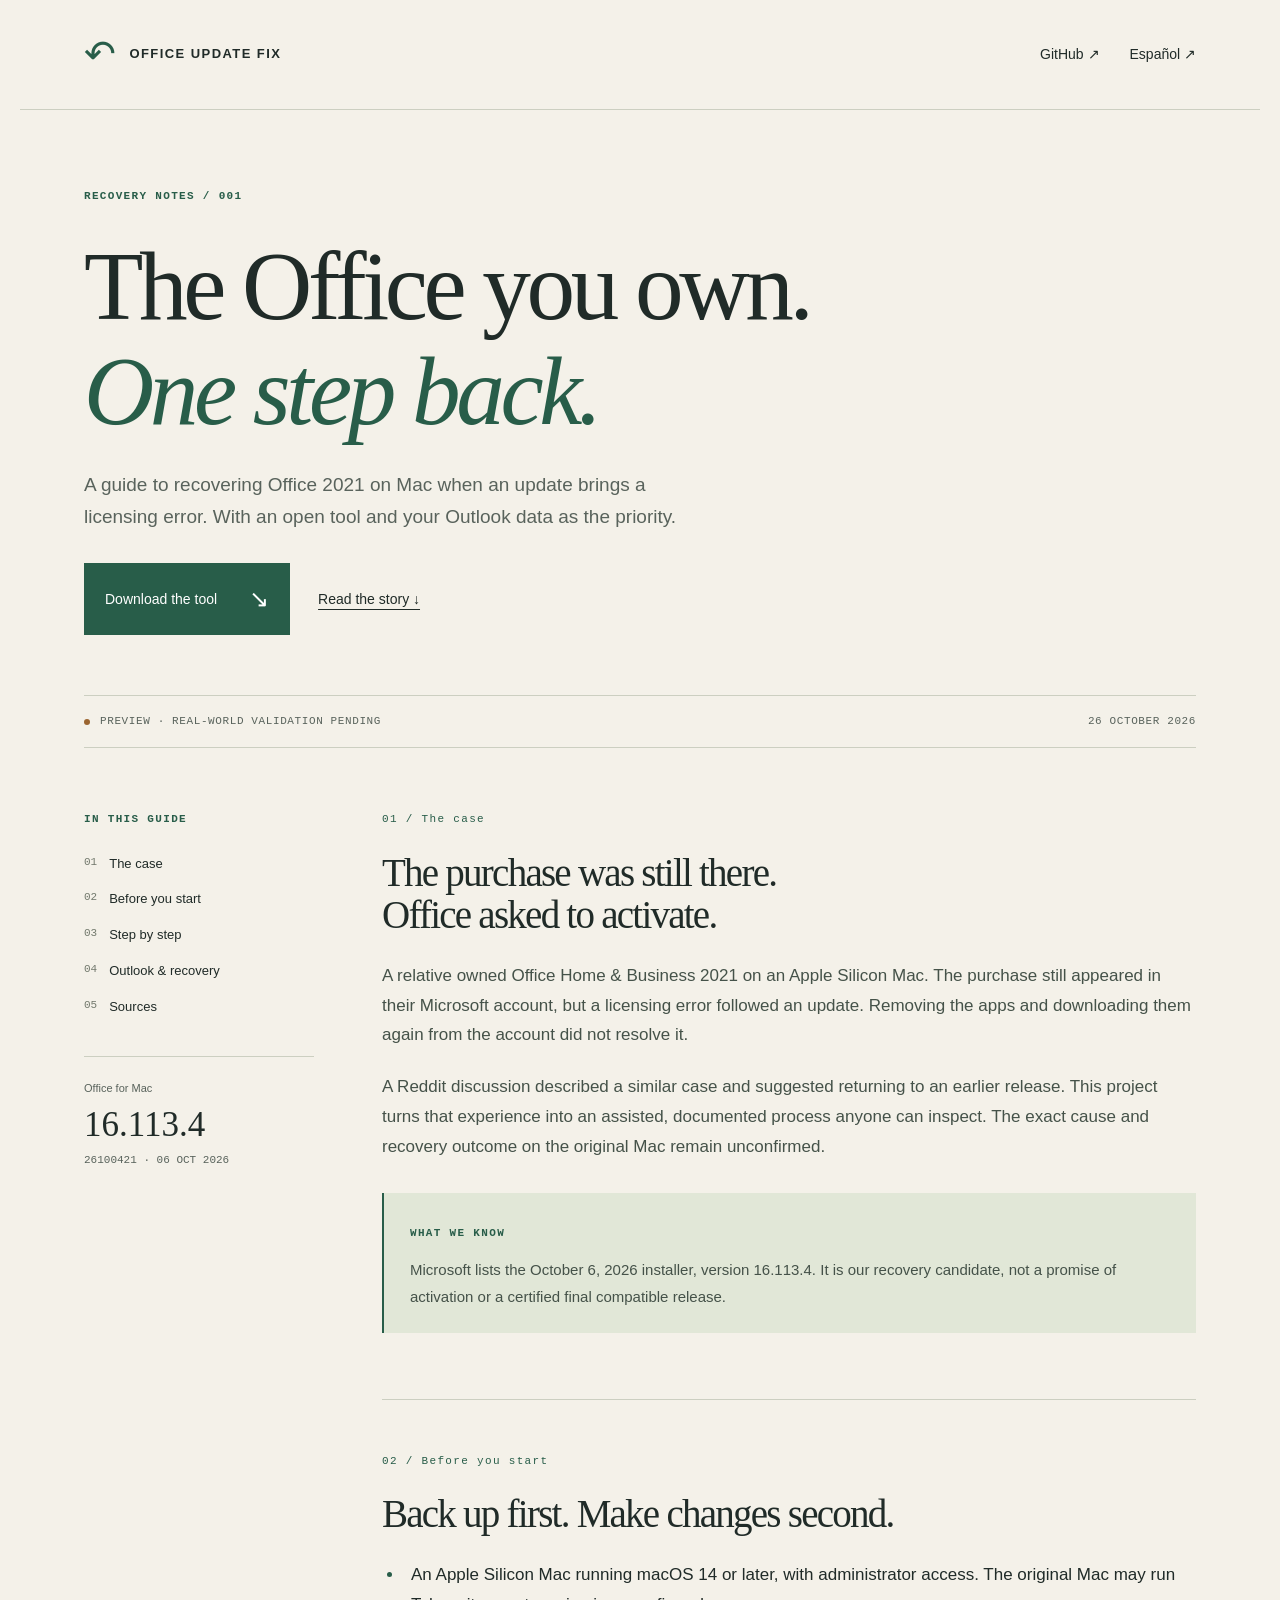
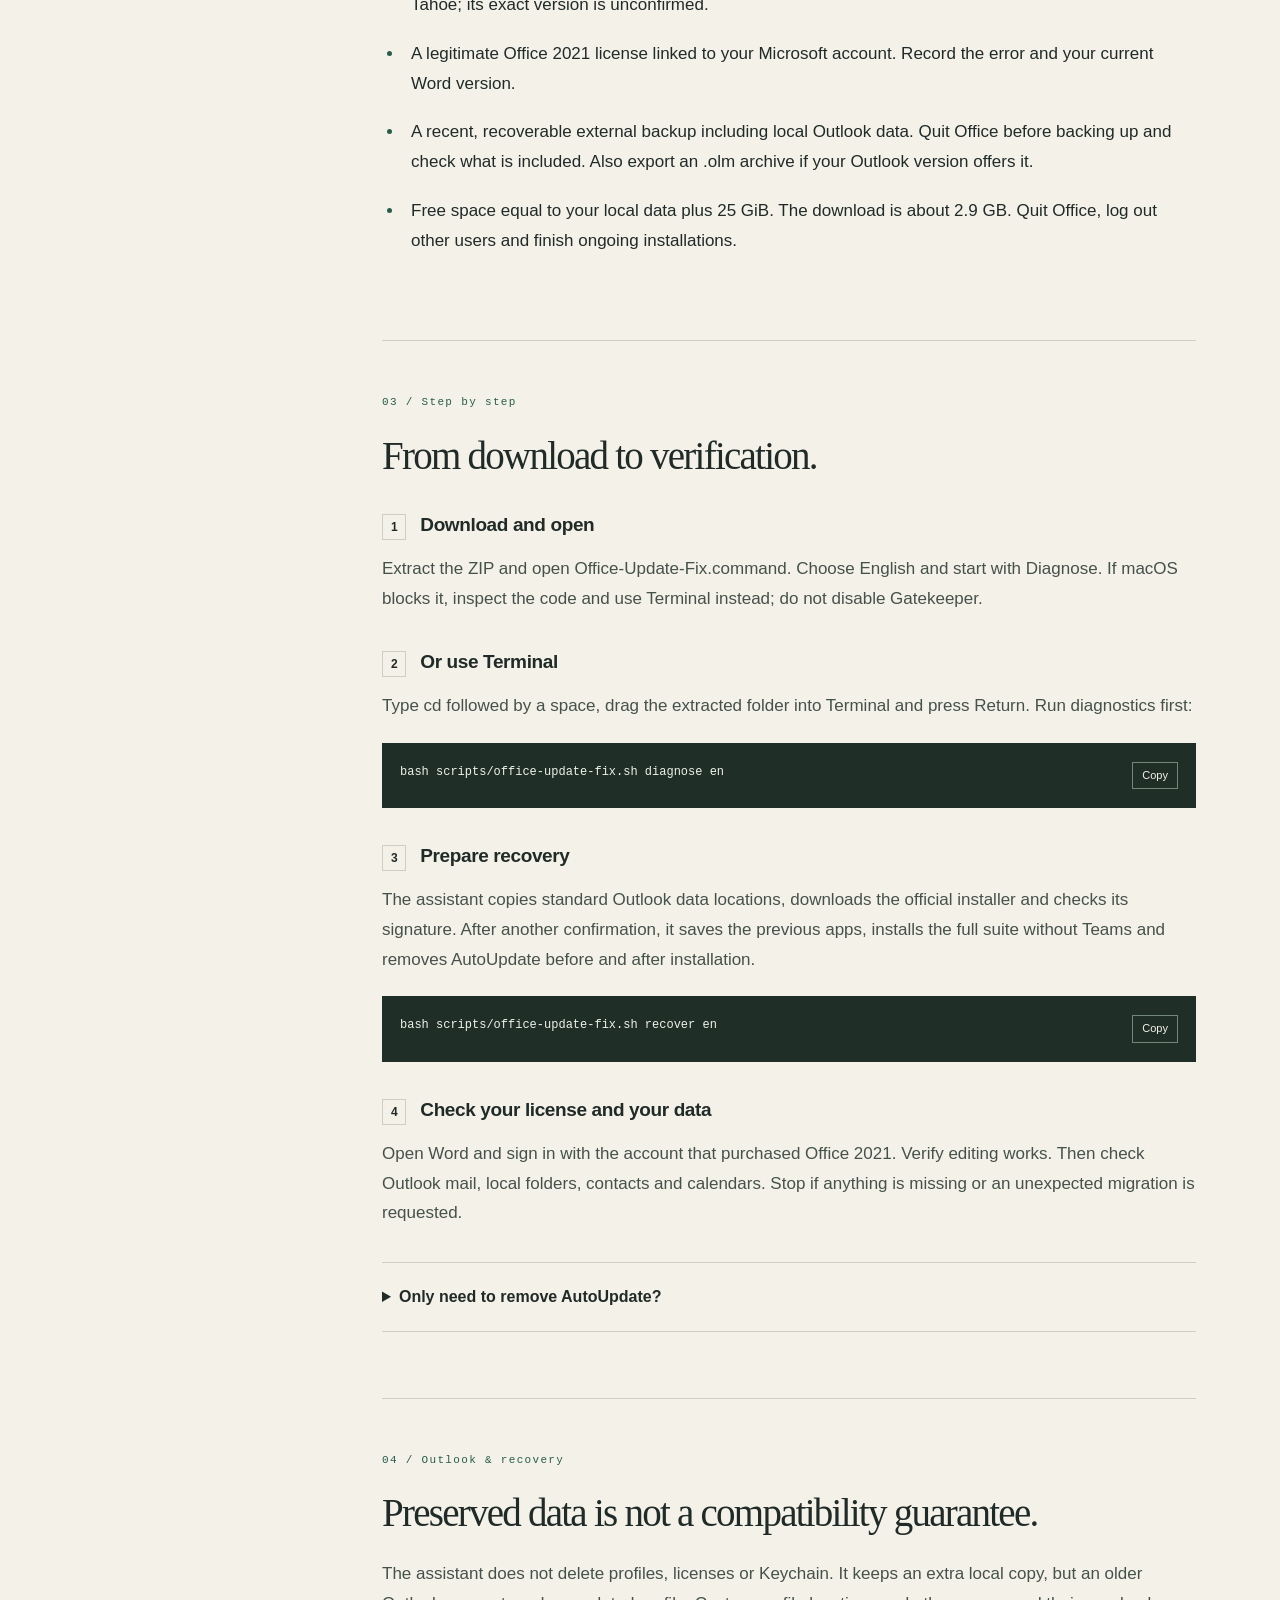
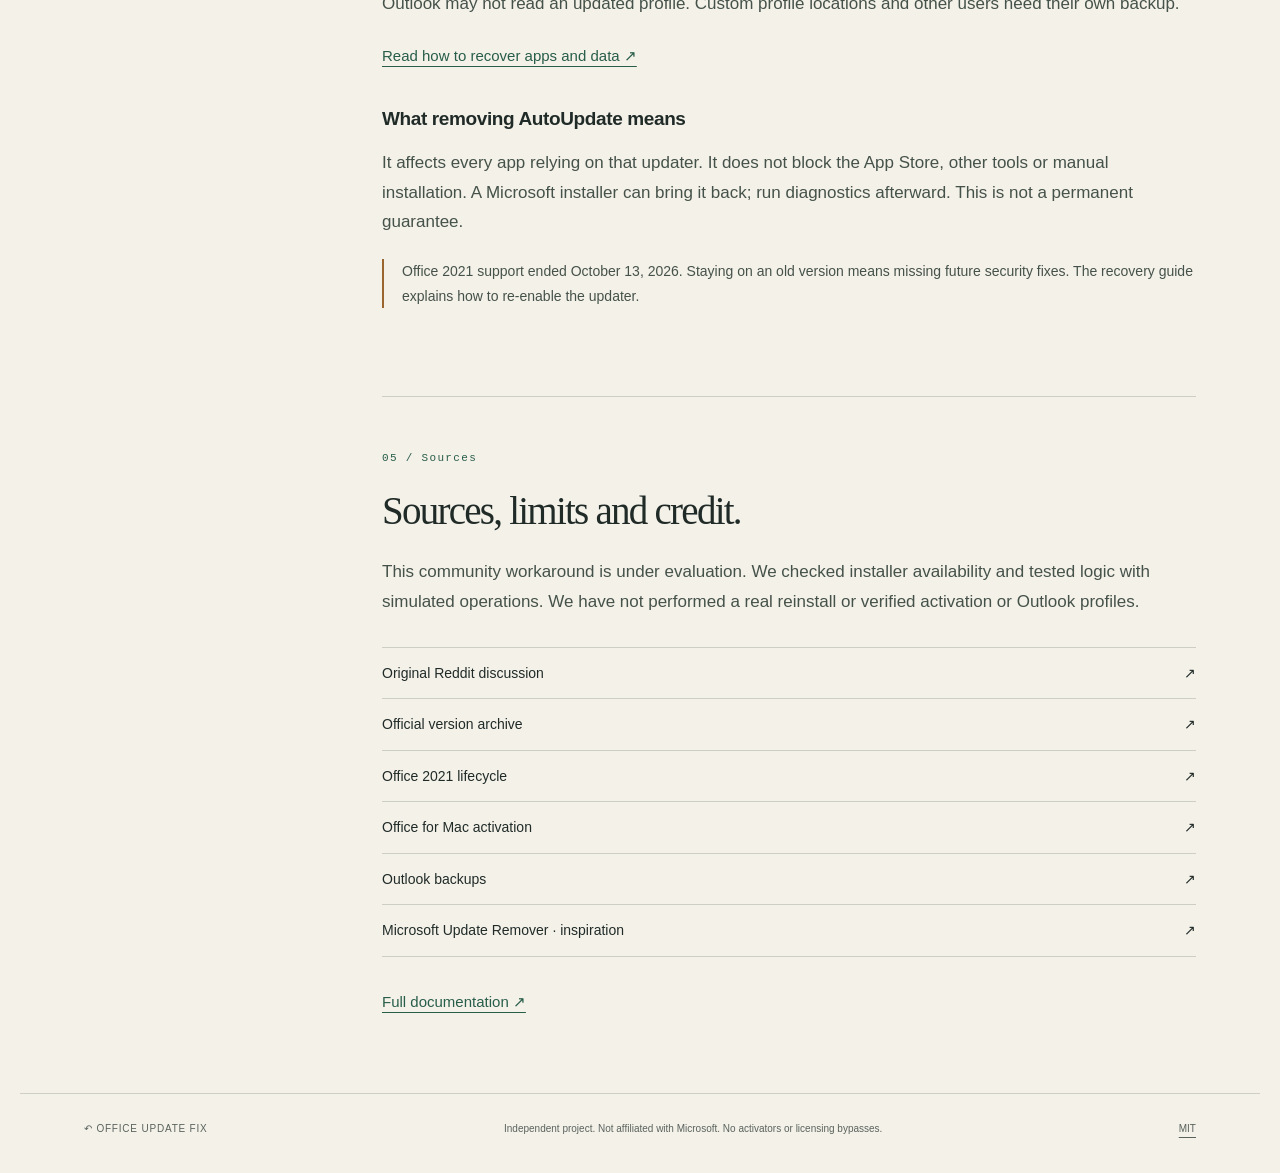
==== docs/en/index.html @ cecaf272 "Add bilingual Office 2021 recovery assistant and guide" ====
<!doctype html>
<html lang="en"><head><meta charset="utf-8"><meta name="viewport" content="width=device-width, initial-scale=1"><meta name="description" content="A guide to recovering Office 2021 on Mac when an update brings a licensing error. With an open tool and your Outlook data as the priority."><meta name="theme-color" content="#f4f1e9"><title>Office Update Fix — The case</title><link rel="stylesheet" href="../style.css"><script src="../site.js" defer></script></head>
<body><a class="skip" href="#main">Skip to content</a><header><a class="brand" href="../"><span class="mark" aria-hidden="true">↶</span> OFFICE UPDATE FIX</a><nav aria-label="Language / Idioma"><a href="https://github.com/juandiegoc30/office-update-fix">GitHub ↗</a><a href="../" lang="es">Español ↗</a></nav></header>
<main id="main"><section class="hero"><div class="eyebrow">RECOVERY NOTES / 001</div><h1>The Office you own.<br><em>One step back.</em></h1><p class="intro">A guide to recovering Office 2021 on Mac when an update brings a licensing error. With an open tool and your Outlook data as the priority.</p><div class="actions"><a class="button" href="https://github.com/juandiegoc30/office-update-fix/releases/latest/download/office-update-fix.zip">Download the tool <span aria-hidden="true">↘</span></a><a href="#case">Read the story ↓</a></div><div class="meta"><span>PREVIEW · REAL-WORLD VALIDATION PENDING</span><time datetime="2026-10-26">26 OCTOBER 2026</time></div></section>
<div class="layout"><aside><p class="eyebrow">IN THIS GUIDE</p><a href="#case"><span>01</span>The case</a><a href="#prepare"><span>02</span>Before you start</a><a href="#steps"><span>03</span>Step by step</a><a href="#outlook"><span>04</span>Outlook & recovery</a><a href="#sources"><span>05</span>Sources</a><div class="version"><span>Office for Mac</span><strong>16.113.4</strong><small>26100421 · 06 OCT 2026</small></div></aside><article>
<section id="case"><p class="section-number">01 / The case</p><h2>The purchase was still there.<br>Office asked to activate.</h2><p>A relative owned Office Home & Business 2021 on an Apple Silicon Mac. The purchase still appeared in their Microsoft account, but a licensing error followed an update. Removing the apps and downloading them again from the account did not resolve it.</p><p>A Reddit discussion described a similar case and suggested returning to an earlier release. This project turns that experience into an assisted, documented process anyone can inspect. The exact cause and recovery outcome on the original Mac remain unconfirmed.</p><blockquote><span class="eyebrow">WHAT WE KNOW</span><p>Microsoft lists the October 6, 2026 installer, version 16.113.4. It is our recovery candidate, not a promise of activation or a certified final compatible release.</p></blockquote></section>
<section id="prepare"><p class="section-number">02 / Before you start</p><h2>Back up first. Make changes second.</h2><ul class="requirements"><li>An Apple Silicon Mac running macOS 14 or later, with administrator access. The original Mac may run Tahoe; its exact version is unconfirmed.</li><li>A legitimate Office 2021 license linked to your Microsoft account. Record the error and your current Word version.</li><li>A recent, recoverable external backup including local Outlook data. Quit Office before backing up and check what is included. Also export an .olm archive if your Outlook version offers it.</li><li>Free space equal to your local data plus 25 GiB. The download is about 2.9 GB. Quit Office, log out other users and finish ongoing installations.</li></ul></section>
<section id="steps"><p class="section-number">03 / Step by step</p><h2>From download to verification.</h2><h3><span>1</span>Download and open</h3><p>Extract the ZIP and open Office-Update-Fix.command. Choose English and start with Diagnose. If macOS blocks it, inspect the code and use Terminal instead; do not disable Gatekeeper.</p><h3><span>2</span>Or use Terminal</h3><p>Type cd followed by a space, drag the extracted folder into Terminal and press Return. Run diagnostics first:</p><div class="command"><code>bash scripts/office-update-fix.sh diagnose en</code><button type="button" data-copy data-success="Copied" data-error="Select the command and copy it manually.">Copy</button></div><h3><span>3</span>Prepare recovery</h3><p>The assistant copies standard Outlook data locations, downloads the official installer and checks its signature. After another confirmation, it saves the previous apps, installs the full suite without Teams and removes AutoUpdate before and after installation.</p><div class="command"><code>bash scripts/office-update-fix.sh recover en</code><button type="button" data-copy data-success="Copied" data-error="Select the command and copy it manually.">Copy</button></div><h3><span>4</span>Check your license and your data</h3><p>Open Word and sign in with the account that purchased Office 2021. Verify editing works. Then check Outlook mail, local folders, contacts and calendars. Stop if anything is missing or an unexpected migration is requested.</p><details><summary>Only need to remove AutoUpdate?</summary><p>This command removes the updater without reinstalling Office. It asks for confirmation and retains a backup of its components.</p><div class="command"><code>bash scripts/office-update-fix.sh remove-autoupdate en</code><button type="button" data-copy data-success="Copied" data-error="Select the command and copy it manually.">Copy</button></div></details><p id="copy-status" class="sr-only" role="status"></p></section>
<section id="outlook"><p class="section-number">04 / Outlook & recovery</p><h2>Preserved data is not a compatibility guarantee.</h2><p>The assistant does not delete profiles, licenses or Keychain. It keeps an extra local copy, but an older Outlook may not read an updated profile. Custom profile locations and other users need their own backup.</p><a class="text-link" href="https://github.com/juandiegoc30/office-update-fix/blob/main/RECOVERY.md#english">Read how to recover apps and data ↗</a><h3>What removing AutoUpdate means</h3><p>It affects every app relying on that updater. It does not block the App Store, other tools or manual installation. A Microsoft installer can bring it back; run diagnostics afterward. This is not a permanent guarantee.</p><p class="notice">Office 2021 support ended October 13, 2026. Staying on an old version means missing future security fixes. The recovery guide explains how to re-enable the updater.</p></section>
<section id="sources"><p class="section-number">05 / Sources</p><h2>Sources, limits and credit.</h2><p>This community workaround is under evaluation. We checked installer availability and tested logic with simulated operations. We have not performed a real reinstall or verified activation or Outlook profiles.</p><ul class="sources"><li><a href="https://www.reddit.com/r/macapps/comments/1xf6o5f/fixed_how_to_get_microsoft_office_2021_for_mac_to/">Original Reddit discussion<span aria-hidden="true">↗</span></a></li><li><a href="https://learn.microsoft.com/en-us/officeupdates/update-history-office-for-mac">Official version archive<span aria-hidden="true">↗</span></a></li><li><a href="https://learn.microsoft.com/en-us/lifecycle/products/office-2021">Office 2021 lifecycle<span aria-hidden="true">↗</span></a></li><li><a href="https://support.microsoft.com/en-us/microsoft-365-activation-licensing/office-install/activate-office-for-mac">Office for Mac activation<span aria-hidden="true">↗</span></a></li><li><a href="https://support.microsoft.com/en-us/outlook/automatically-archive-or-back-up-outlook-for-mac-items">Outlook backups<span aria-hidden="true">↗</span></a></li><li><a href="https://github.com/mrsarac/microsoft-update-remover">Microsoft Update Remover · inspiration<span aria-hidden="true">↗</span></a></li></ul><a class="text-link" href="https://github.com/juandiegoc30/office-update-fix/blob/main/README.en.md">Full documentation ↗</a></section>
</article></div></main><footer><span>↶ OFFICE UPDATE FIX</span><p>Independent project. Not affiliated with Microsoft. No activators or licensing bypasses.</p><a href="https://github.com/juandiegoc30/office-update-fix/blob/main/LICENSE">MIT</a></footer></body></html>
---- docs/style.css ----
:root{--paper:#f4f1e9;--ink:#202b28;--muted:#59635c;--green:#285d49;--line:#cccfc1;--accent:#e1e7d7}*{box-sizing:border-box}html{scroll-behavior:smooth;scroll-padding-top:35px}body{margin:0;background:var(--paper);color:var(--ink);font-family:'Avenir Next',Avenir,'Segoe UI',sans-serif;font-size:17px;line-height:1.75}a{color:inherit;text-underline-offset:5px}a:hover{color:var(--green)}a:focus-visible,button:focus-visible,summary:focus-visible{outline:3px solid var(--green);outline-offset:5px}header,main,footer{max-width:1240px;margin:auto;padding-inline:64px}header{height:110px;display:flex;align-items:center;justify-content:space-between;border-bottom:1px solid var(--line)}header a{text-decoration:none}.brand{font-size:13px;font-weight:700;letter-spacing:.11em;display:flex;align-items:center;gap:12px}.mark{font-size:38px;font-weight:400;color:var(--green)}header nav{display:flex;gap:30px;font-size:14px}.hero{padding-top:77px}.eyebrow,.section-number,.meta{font-family:'SFMono-Regular',Consolas,monospace;font-size:11px;letter-spacing:.12em}.eyebrow{color:var(--green);font-weight:600}h1,h2{font-family:'Iowan Old Style','Palatino Linotype',Palatino,Georgia,serif;font-weight:400;letter-spacing:-.045em;line-height:1.08}h1{font-size:clamp(54px,7.6vw,100px);margin:28px 0 25px}h1 em{font-weight:400;color:var(--green)}.intro{max-width:610px;font-size:19px;line-height:1.65;color:var(--muted)}.actions{display:flex;align-items:center;gap:28px;margin:31px 0 60px;font-size:14px}.button{background:var(--green);color:white;padding:15px 21px;text-decoration:none;display:flex;gap:32px;align-items:center}.button:hover{background:#1e4939;color:white}.button span{font-size:24px}.meta{border-top:1px solid var(--line);border-bottom:1px solid var(--line);padding:16px 0;display:flex;justify-content:space-between;gap:16px;color:var(--muted);letter-spacing:.055em}.meta>span{display:flex;align-items:center;gap:10px}.meta>span:before{content:'';width:6px;height:6px;background:#9b6530;border-radius:100%;flex-shrink:0}.layout{display:grid;grid-template-columns:230px minmax(0,1fr);gap:68px;padding-top:62px}aside{align-self:start;position:sticky;top:35px}aside .eyebrow{margin:0 0 23px}aside>a{display:flex;gap:12px;font-size:13px;text-decoration:none;margin:13px 0}aside>a span{color:#72796d;font-family:monospace;font-size:11px}.version{border-top:1px solid var(--line);margin-top:38px;padding-top:22px;display:flex;flex-direction:column}.version span,.version small{font-size:11px;color:var(--muted)}.version strong{font-family:Georgia,serif;font-size:35px;font-weight:400;line-height:1.5}.version small{font-family:monospace}article section{padding-bottom:66px;margin-bottom:52px;border-bottom:1px solid var(--line)}article section:last-child{border:0;margin-bottom:10px}h2{font-size:39px;margin:20px 0 25px}p{margin:0 0 22px}.section-number{color:var(--green)}article p{color:#455249}blockquote{margin:32px 0 0;padding:23px 26px;border-left:2px solid var(--green);background:var(--accent)}blockquote p{margin:10px 0 0;font-size:15px;line-height:1.8}.requirements{padding-left:22px}.requirements li{padding-left:7px;margin-bottom:19px}.requirements li::marker{color:var(--green)}h3{font-size:19px;font-weight:600;letter-spacing:-.02em;margin:31px 0 13px;display:flex;gap:14px;align-items:baseline}h3>span{border:1px solid var(--line);padding:0 8px;font-size:12px;line-height:24px;flex-shrink:0}.command{display:flex;background:#202e28;color:#edf2e9;padding:19px 18px;gap:12px;align-items:flex-start;margin:21px 0 30px}.command code{font-family:'SFMono-Regular',Consolas,monospace;font-size:12px;white-space:pre-wrap;overflow-wrap:anywhere;flex:1}.command button{background:none;border:1px solid #738779;color:#f4f1e9;font:inherit;font-size:11px;padding:3px 9px;cursor:pointer;flex-shrink:0}.command button:hover{background:#3f5548}.command button:focus-visible{outline-color:white}details{margin-top:34px;border-top:1px solid var(--line);border-bottom:1px solid var(--line);padding:20px 0}summary{cursor:pointer;font-weight:600;font-size:16px}details p{margin-top:18px}.notice{font-size:14px;border-left:2px solid #9b6530;padding-left:18px}.text-link{font-size:15px;color:var(--green)}.sources{list-style:none;padding:0;margin:30px 0}.sources li{border-top:1px solid var(--line)}.sources li:last-child{border-bottom:1px solid var(--line)}.sources a{display:flex;justify-content:space-between;gap:20px;padding:13px 0;font-size:14px;text-decoration:none}footer{border-top:1px solid var(--line);padding-top:26px;padding-bottom:36px;display:flex;justify-content:space-between;align-items:baseline;gap:25px;font-size:10px;color:var(--muted)}footer>span{letter-spacing:.08em;white-space:nowrap}footer p{margin:0}.skip{position:absolute;top:-100px;left:20px;padding:12px;background:var(--ink);color:white;z-index:2}.skip:focus{top:10px}.sr-only{position:absolute;width:1px;height:1px;padding:0;margin:-1px;overflow:hidden;clip:rect(0,0,0,0);white-space:nowrap;border:0}@media(max-width:900px){header,main,footer{padding-inline:32px}.layout{grid-template-columns:165px minmax(0,1fr);gap:35px}h2{font-size:33px}.meta{font-size:9px}}@media(max-width:650px){body{font-size:16px}header,main,footer{padding-inline:22px}header{height:82px}.brand{font-size:10px;letter-spacing:.035em;gap:6px}.mark{font-size:28px}header nav{gap:16px;font-size:12px}header nav>a:first-child{display:none}.hero{padding-top:47px}h1{font-size:52px;line-height:1.07;margin-top:23px}.intro{font-size:17px}.actions{gap:20px;align-items:flex-start;flex-direction:column;margin-bottom:38px}.meta{flex-direction:column;gap:8px}.layout{display:block;padding-top:32px}aside{position:static;padding-bottom:25px;border-bottom:1px solid var(--line);margin-bottom:35px}aside>a{display:inline-flex;margin:5px 15px 5px 0}.version{display:none}aside .eyebrow{margin-bottom:12px}article section{padding-bottom:36px;margin-bottom:35px}h2{font-size:33px}.command{padding:15px 12px;gap:8px}.command code{font-size:11px}footer{display:block}footer p{margin:13px 0}blockquote{padding:20px}}@media(prefers-reduced-motion:reduce){html{scroll-behavior:auto}}
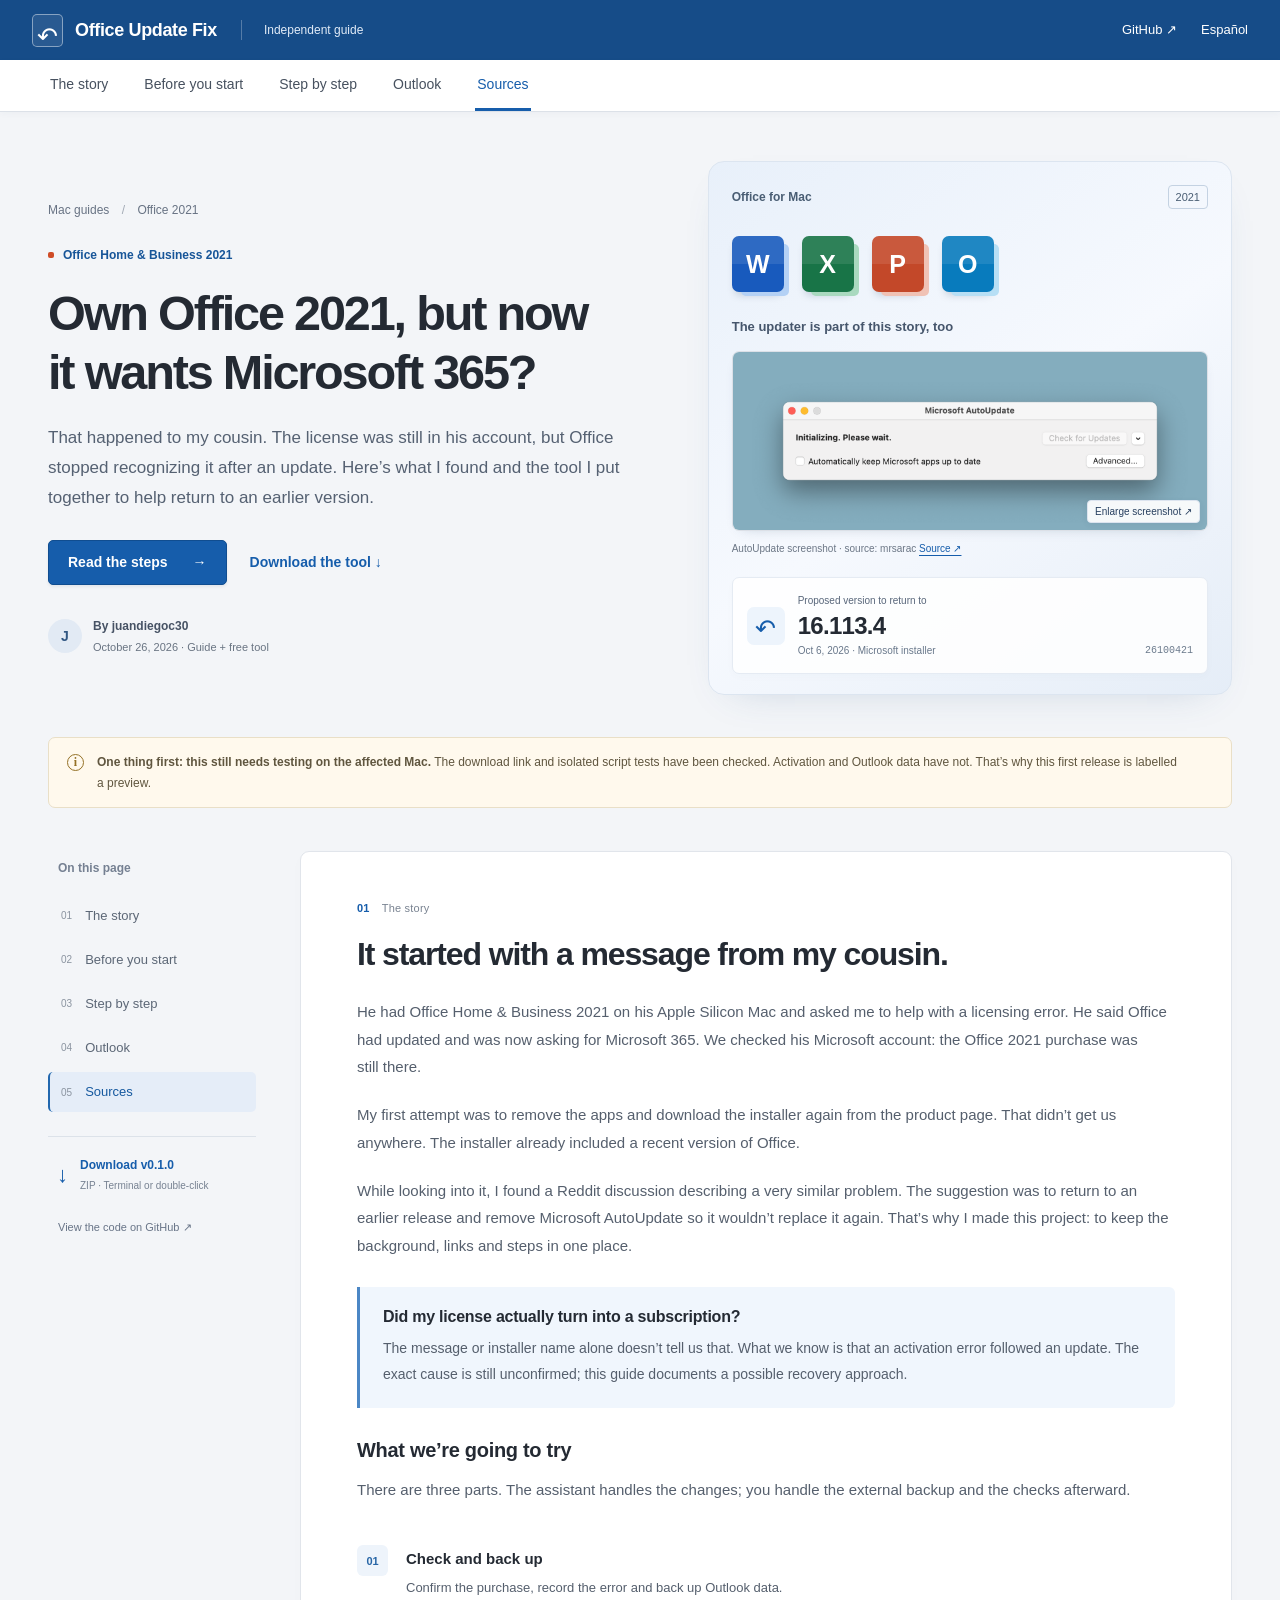
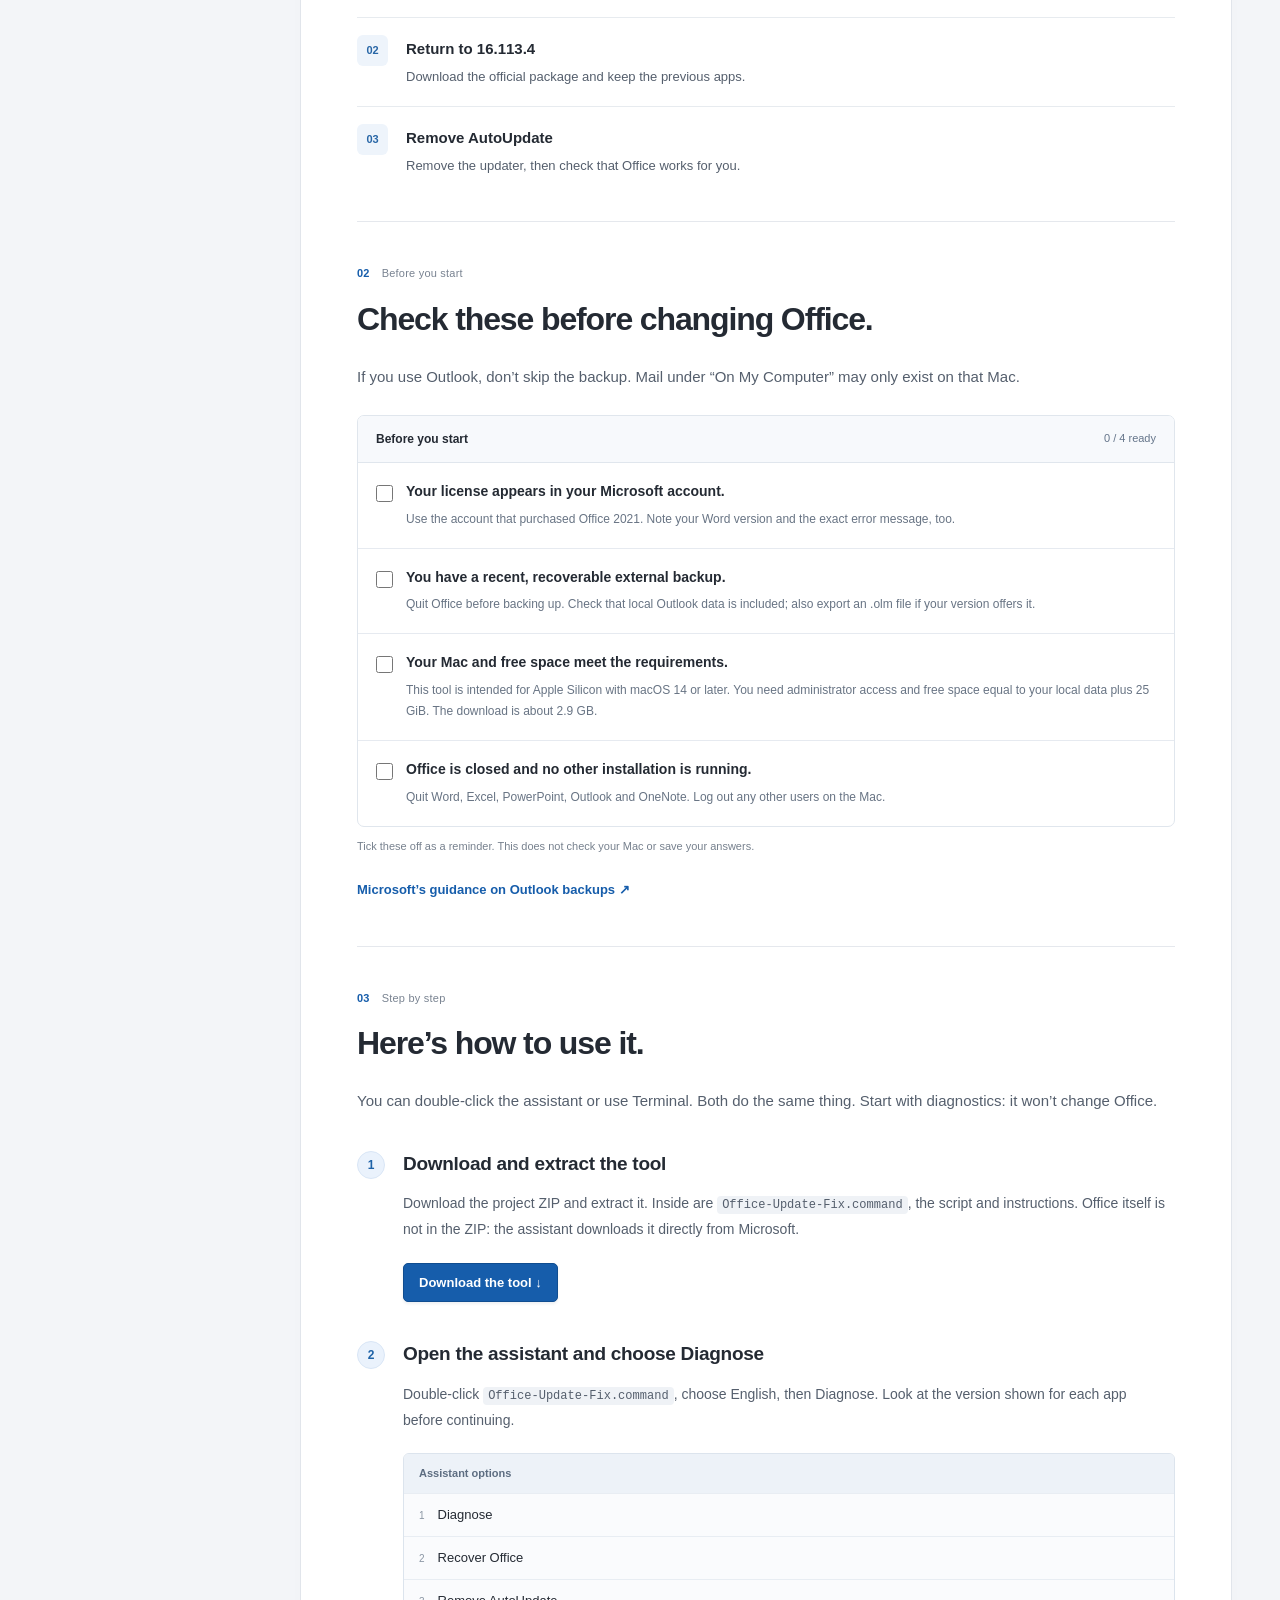
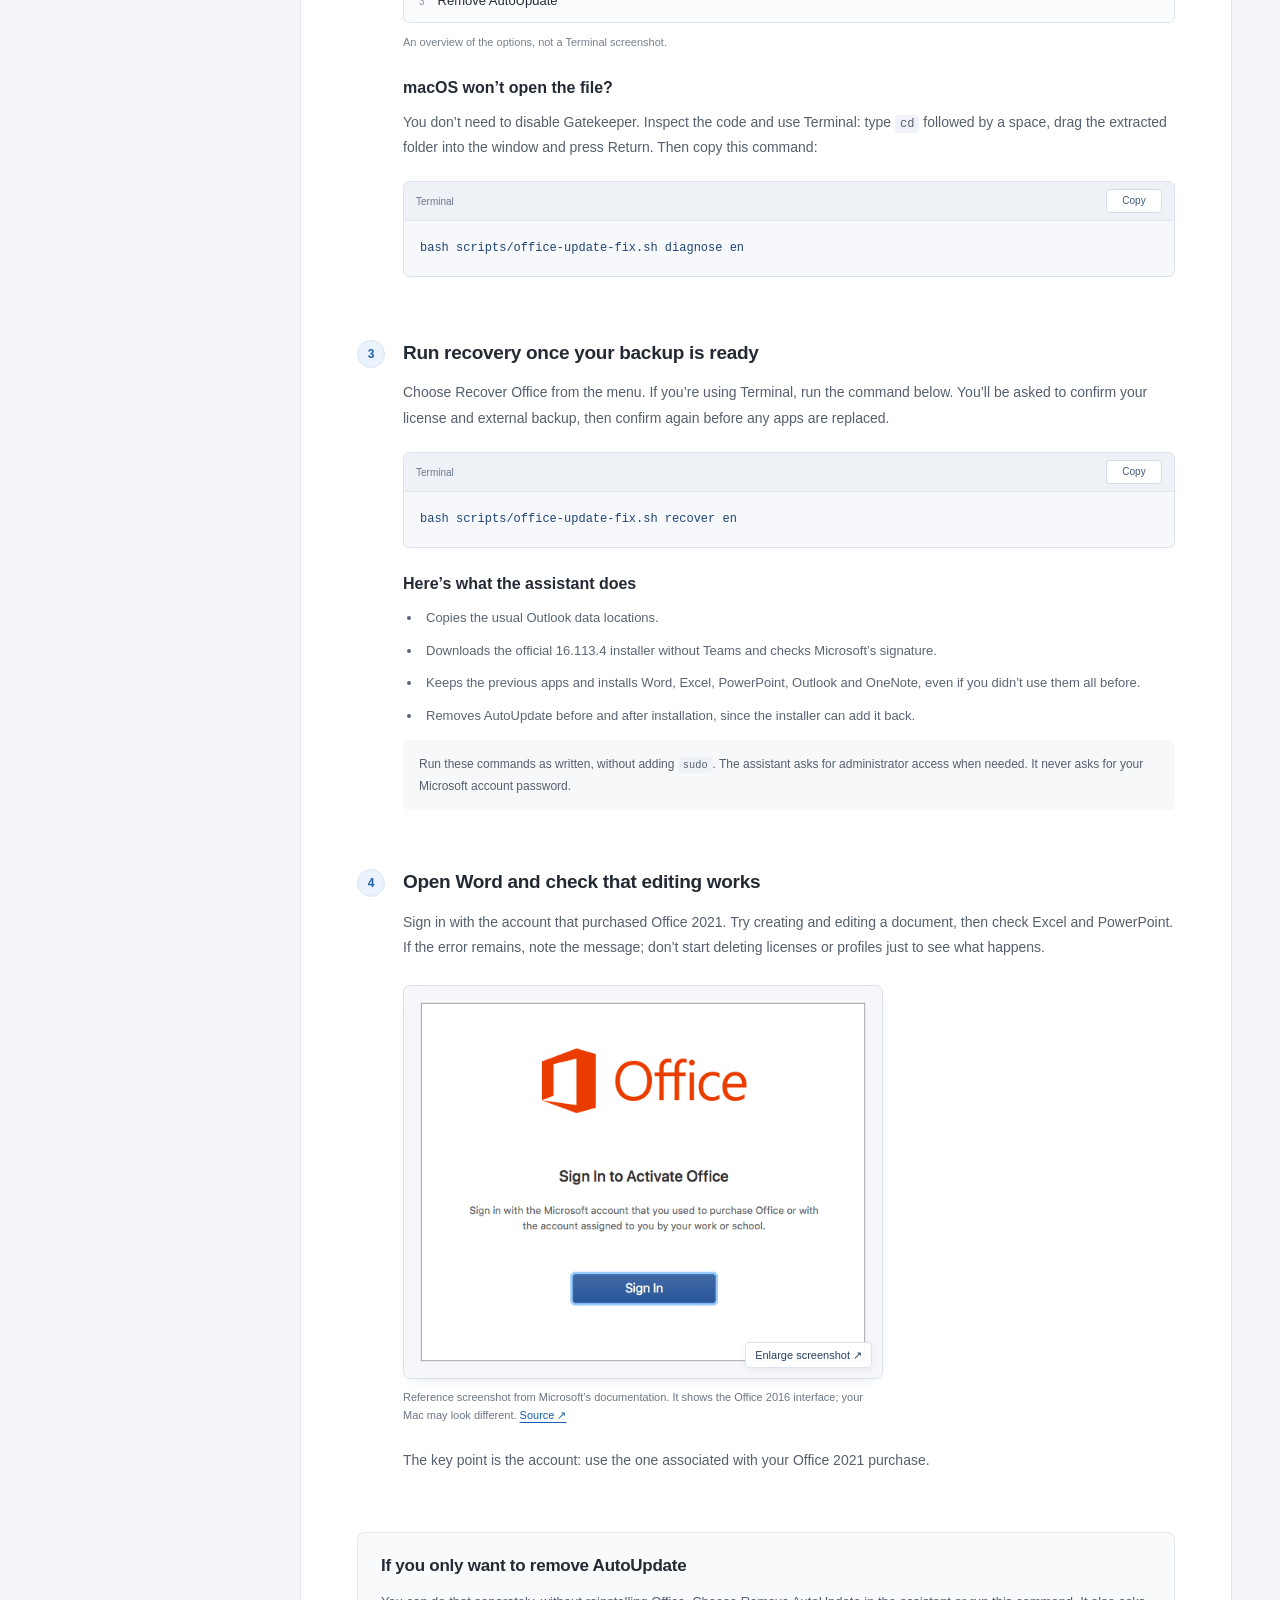
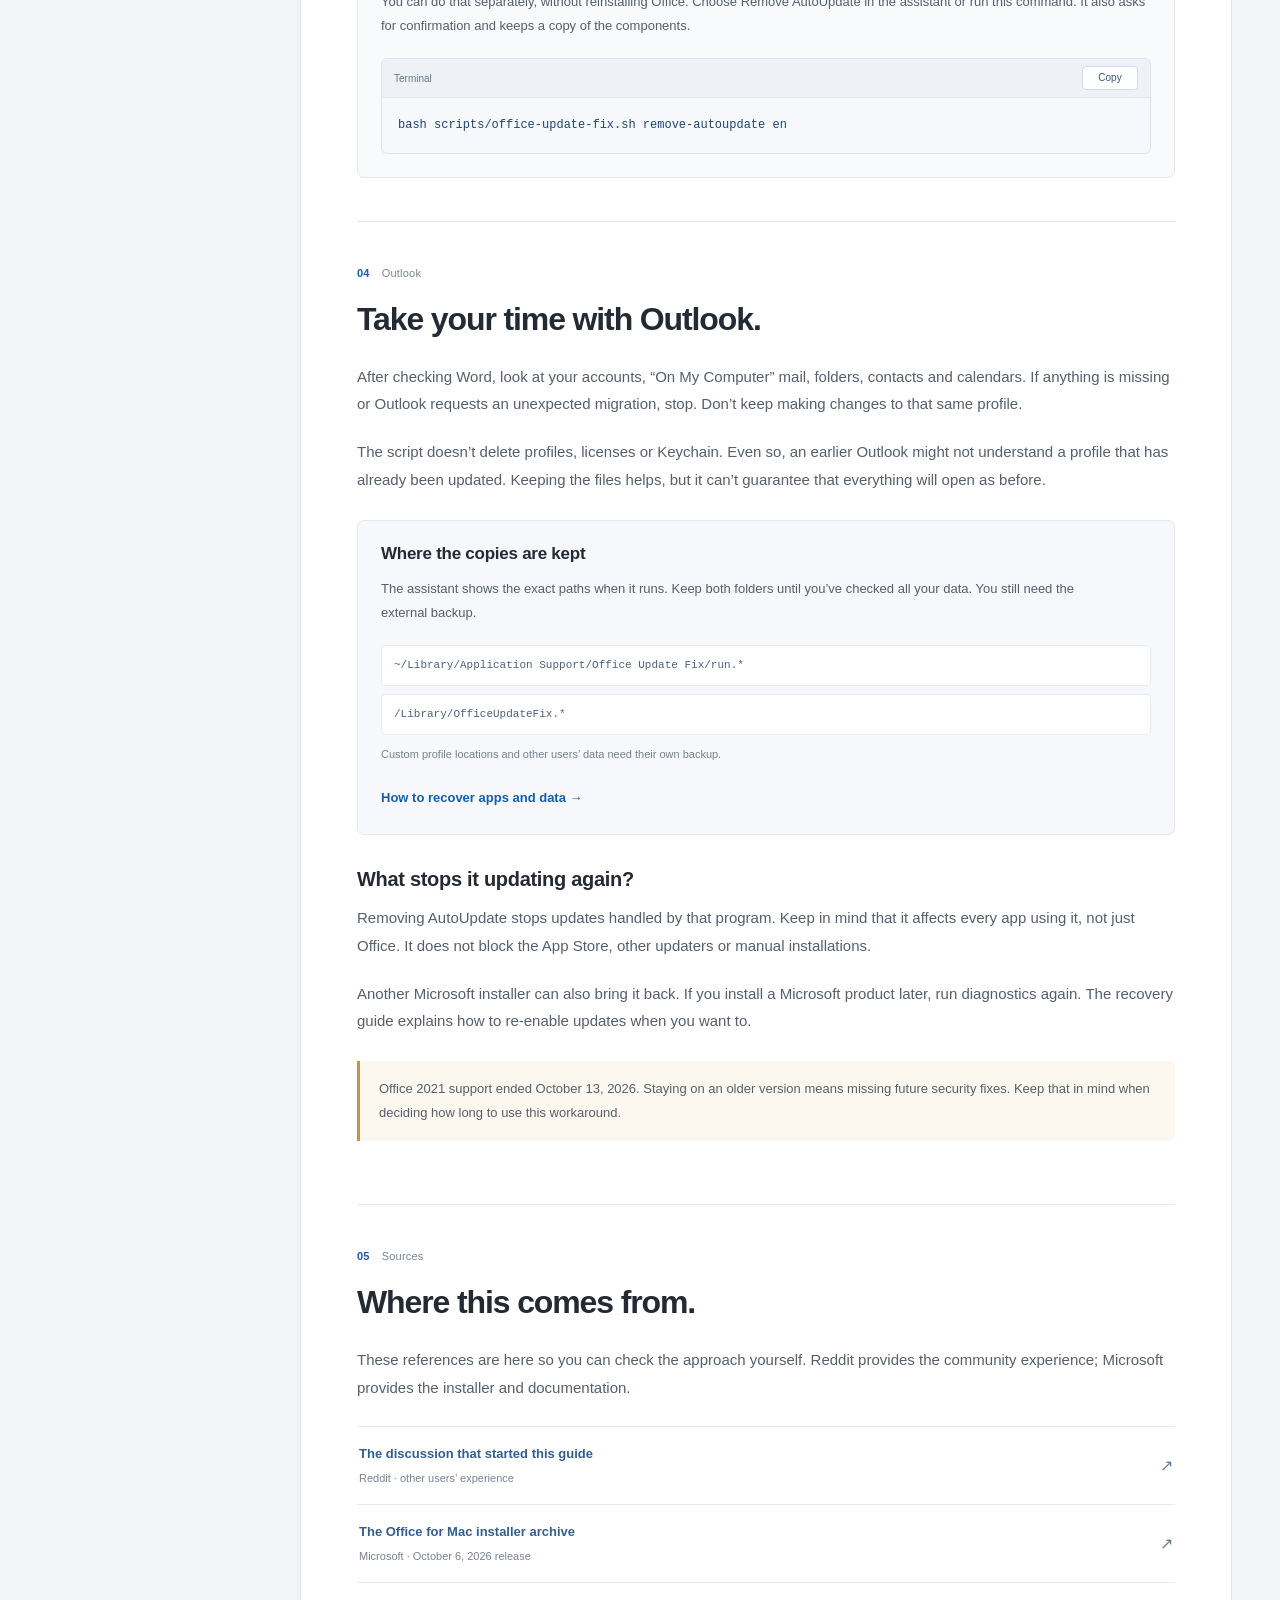
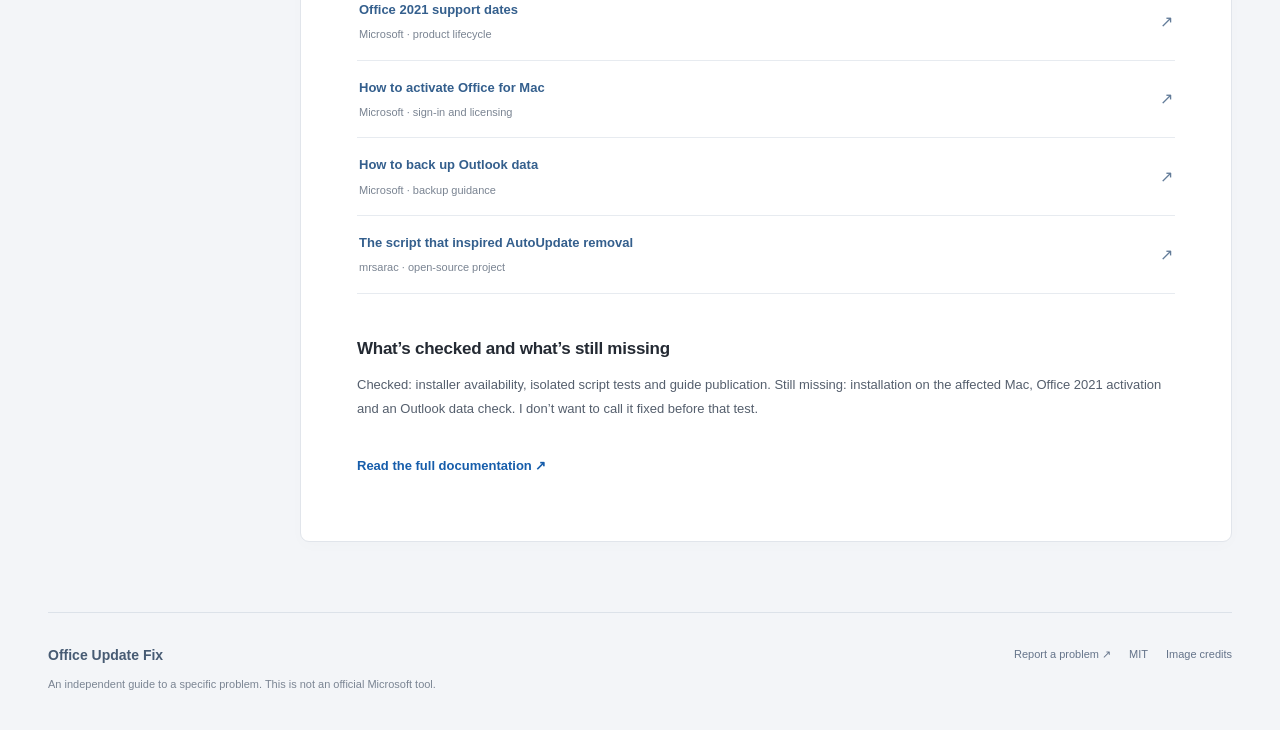
==== commit 61d6ebb1: "Redesign bilingual guide with Office-inspired UI and reference screenshots" ====
--- a/docs/en/index.html
+++ b/docs/en/index.html
@@ -1,11 +1,32 @@
 <!doctype html>
-<html lang="en"><head><meta charset="utf-8"><meta name="viewport" content="width=device-width, initial-scale=1"><meta name="description" content="A guide to recovering Office 2021 on Mac when an update brings a licensing error. With an open tool and your Outlook data as the priority."><meta name="theme-color" content="#f4f1e9"><title>Office Update Fix — The case</title><link rel="stylesheet" href="../style.css"><script src="../site.js" defer></script></head>
-<body><a class="skip" href="#main">Skip to content</a><header><a class="brand" href="../"><span class="mark" aria-hidden="true">↶</span> OFFICE UPDATE FIX</a><nav aria-label="Language / Idioma"><a href="https://github.com/juandiegoc30/office-update-fix">GitHub ↗</a><a href="../" lang="es">Español ↗</a></nav></header>
-<main id="main"><section class="hero"><div class="eyebrow">RECOVERY NOTES / 001</div><h1>The Office you own.<br><em>One step back.</em></h1><p class="intro">A guide to recovering Office 2021 on Mac when an update brings a licensing error. With an open tool and your Outlook data as the priority.</p><div class="actions"><a class="button" href="https://github.com/juandiegoc30/office-update-fix/releases/latest/download/office-update-fix.zip">Download the tool <span aria-hidden="true">↘</span></a><a href="#case">Read the story ↓</a></div><div class="meta"><span>PREVIEW · REAL-WORLD VALIDATION PENDING</span><time datetime="2026-10-26">26 OCTOBER 2026</time></div></section>
-<div class="layout"><aside><p class="eyebrow">IN THIS GUIDE</p><a href="#case"><span>01</span>The case</a><a href="#prepare"><span>02</span>Before you start</a><a href="#steps"><span>03</span>Step by step</a><a href="#outlook"><span>04</span>Outlook & recovery</a><a href="#sources"><span>05</span>Sources</a><div class="version"><span>Office for Mac</span><strong>16.113.4</strong><small>26100421 · 06 OCT 2026</small></div></aside><article>
-<section id="case"><p class="section-number">01 / The case</p><h2>The purchase was still there.<br>Office asked to activate.</h2><p>A relative owned Office Home & Business 2021 on an Apple Silicon Mac. The purchase still appeared in their Microsoft account, but a licensing error followed an update. Removing the apps and downloading them again from the account did not resolve it.</p><p>A Reddit discussion described a similar case and suggested returning to an earlier release. This project turns that experience into an assisted, documented process anyone can inspect. The exact cause and recovery outcome on the original Mac remain unconfirmed.</p><blockquote><span class="eyebrow">WHAT WE KNOW</span><p>Microsoft lists the October 6, 2026 installer, version 16.113.4. It is our recovery candidate, not a promise of activation or a certified final compatible release.</p></blockquote></section>
-<section id="prepare"><p class="section-number">02 / Before you start</p><h2>Back up first. Make changes second.</h2><ul class="requirements"><li>An Apple Silicon Mac running macOS 14 or later, with administrator access. The original Mac may run Tahoe; its exact version is unconfirmed.</li><li>A legitimate Office 2021 license linked to your Microsoft account. Record the error and your current Word version.</li><li>A recent, recoverable external backup including local Outlook data. Quit Office before backing up and check what is included. Also export an .olm archive if your Outlook version offers it.</li><li>Free space equal to your local data plus 25 GiB. The download is about 2.9 GB. Quit Office, log out other users and finish ongoing installations.</li></ul></section>
-<section id="steps"><p class="section-number">03 / Step by step</p><h2>From download to verification.</h2><h3><span>1</span>Download and open</h3><p>Extract the ZIP and open Office-Update-Fix.command. Choose English and start with Diagnose. If macOS blocks it, inspect the code and use Terminal instead; do not disable Gatekeeper.</p><h3><span>2</span>Or use Terminal</h3><p>Type cd followed by a space, drag the extracted folder into Terminal and press Return. Run diagnostics first:</p><div class="command"><code>bash scripts/office-update-fix.sh diagnose en</code><button type="button" data-copy data-success="Copied" data-error="Select the command and copy it manually.">Copy</button></div><h3><span>3</span>Prepare recovery</h3><p>The assistant copies standard Outlook data locations, downloads the official installer and checks its signature. After another confirmation, it saves the previous apps, installs the full suite without Teams and removes AutoUpdate before and after installation.</p><div class="command"><code>bash scripts/office-update-fix.sh recover en</code><button type="button" data-copy data-success="Copied" data-error="Select the command and copy it manually.">Copy</button></div><h3><span>4</span>Check your license and your data</h3><p>Open Word and sign in with the account that purchased Office 2021. Verify editing works. Then check Outlook mail, local folders, contacts and calendars. Stop if anything is missing or an unexpected migration is requested.</p><details><summary>Only need to remove AutoUpdate?</summary><p>This command removes the updater without reinstalling Office. It asks for confirmation and retains a backup of its components.</p><div class="command"><code>bash scripts/office-update-fix.sh remove-autoupdate en</code><button type="button" data-copy data-success="Copied" data-error="Select the command and copy it manually.">Copy</button></div></details><p id="copy-status" class="sr-only" role="status"></p></section>
-<section id="outlook"><p class="section-number">04 / Outlook & recovery</p><h2>Preserved data is not a compatibility guarantee.</h2><p>The assistant does not delete profiles, licenses or Keychain. It keeps an extra local copy, but an older Outlook may not read an updated profile. Custom profile locations and other users need their own backup.</p><a class="text-link" href="https://github.com/juandiegoc30/office-update-fix/blob/main/RECOVERY.md#english">Read how to recover apps and data ↗</a><h3>What removing AutoUpdate means</h3><p>It affects every app relying on that updater. It does not block the App Store, other tools or manual installation. A Microsoft installer can bring it back; run diagnostics afterward. This is not a permanent guarantee.</p><p class="notice">Office 2021 support ended October 13, 2026. Staying on an old version means missing future security fixes. The recovery guide explains how to re-enable the updater.</p></section>
-<section id="sources"><p class="section-number">05 / Sources</p><h2>Sources, limits and credit.</h2><p>This community workaround is under evaluation. We checked installer availability and tested logic with simulated operations. We have not performed a real reinstall or verified activation or Outlook profiles.</p><ul class="sources"><li><a href="https://www.reddit.com/r/macapps/comments/1xf6o5f/fixed_how_to_get_microsoft_office_2021_for_mac_to/">Original Reddit discussion<span aria-hidden="true">↗</span></a></li><li><a href="https://learn.microsoft.com/en-us/officeupdates/update-history-office-for-mac">Official version archive<span aria-hidden="true">↗</span></a></li><li><a href="https://learn.microsoft.com/en-us/lifecycle/products/office-2021">Office 2021 lifecycle<span aria-hidden="true">↗</span></a></li><li><a href="https://support.microsoft.com/en-us/microsoft-365-activation-licensing/office-install/activate-office-for-mac">Office for Mac activation<span aria-hidden="true">↗</span></a></li><li><a href="https://support.microsoft.com/en-us/outlook/automatically-archive-or-back-up-outlook-for-mac-items">Outlook backups<span aria-hidden="true">↗</span></a></li><li><a href="https://github.com/mrsarac/microsoft-update-remover">Microsoft Update Remover · inspiration<span aria-hidden="true">↗</span></a></li></ul><a class="text-link" href="https://github.com/juandiegoc30/office-update-fix/blob/main/README.en.md">Full documentation ↗</a></section>
-</article></div></main><footer><span>↶ OFFICE UPDATE FIX</span><p>Independent project. Not affiliated with Microsoft. No activators or licensing bypasses.</p><a href="https://github.com/juandiegoc30/office-update-fix/blob/main/LICENSE">MIT</a></footer></body></html>+<html lang="en">
+<head>
+<meta charset="utf-8"><meta name="viewport" content="width=device-width, initial-scale=1">
+<title>Office 2021 on Mac: restore an earlier version and remove AutoUpdate | Office Update Fix</title><meta name="description" content="That happened to my cousin. The license was still in his account, but Office stopped recognizing it after an update. Here’s what I found and the tool I put together to help return to an earlier version.">
+<meta name="theme-color" content="#164c88"><meta property="og:title" content="Own Office 2021, but now it wants Microsoft 365?"><meta property="og:description" content="That happened to my cousin. The license was still in his account, but Office stopped recognizing it after an update. Here’s what I found and the tool I put together to help return to an earlier version."><meta property="og:type" content="article"><meta property="og:image" content="https://juandiegoc30.github.io/office-update-fix/assets/autoupdate.png">
+<link rel="icon" href="../assets/favicon.svg" type="image/svg+xml"><link rel="stylesheet" href="../style.css"><script src="../site.js" defer></script>
+</head>
+<body>
+<a class="skip" href="#main">Skip to content</a>
+<header class="topbar"><div class="topbar-inner"><a class="brand" href="../"><span class="brand-symbol" aria-hidden="true">↶</span><span>Office Update Fix</span></a><span class="independent">Independent guide</span><nav aria-label="Language / Idioma"><a href="https://github.com/juandiegoc30/office-update-fix">GitHub ↗</a><a href="../" lang="es">Español</a></nav></div></header>
+<nav class="ribbon" aria-label="On this page"><div><a href="#case" data-nav>The story</a><a href="#prepare" data-nav>Before you start</a><a href="#steps" data-nav>Step by step</a><a href="#outlook" data-nav>Outlook</a><a href="#sources" data-nav>Sources</a></div></nav>
+<main id="main">
+<section class="hero wrap"><div class="hero-copy"><p class="breadcrumb">Mac guides <span>/</span> Office 2021</p><div class="product-label">Office Home & Business 2021</div><h1>Own Office 2021, but now it wants Microsoft 365?</h1><p class="intro">That happened to my cousin. The license was still in his account, but Office stopped recognizing it after an update. Here’s what I found and the tool I put together to help return to an earlier version.</p><div class="actions"><a class="button" href="#steps">Read the steps <span aria-hidden="true">→</span></a><a class="download-link" href="https://github.com/juandiegoc30/office-update-fix/releases/latest/download/office-update-fix.zip">Download the tool ↓</a></div><div class="byline"><span class="avatar" aria-hidden="true">J</span><div><strong>By juandiegoc30</strong><span><time datetime="2026-10-26">October 26, 2026</time> · Guide + free tool</span></div></div></div>
+<div class="hero-visual"><div class="visual-header"><strong>Office for Mac</strong><span>2021</span></div><div class="app-row"><span class="app-chip word" title="Word" aria-label="Word"><span aria-hidden="true">W</span></span><span class="app-chip excel" title="Excel" aria-label="Excel"><span aria-hidden="true">X</span></span><span class="app-chip powerpoint" title="PowerPoint" aria-label="PowerPoint"><span aria-hidden="true">P</span></span><span class="app-chip outlook" title="Outlook" aria-label="Outlook"><span aria-hidden="true">O</span></span></div><p class="visual-label">The updater is part of this story, too</p><figure class="screenshot mau-shot"><a class="zoom-image" href="../assets/autoupdate.png" data-zoom aria-label="Enlarge screenshot"><img src="../assets/autoupdate.png" alt="Microsoft AutoUpdate window with the option to keep Microsoft apps up to date." loading="lazy" width="1506" height="566"><span class="zoom-label">Enlarge screenshot ↗</span></a><figcaption>AutoUpdate screenshot · source: mrsarac <a href="https://github.com/mrsarac/microsoft-update-remover">Source ↗</a></figcaption></figure><div class="version-card"><span class="version-icon" aria-hidden="true">↶</span><div><small>Proposed version to return to</small><strong>16.113.4</strong><span>Oct 6, 2026 · Microsoft installer</span></div><span class="version-build">26100421</span></div></div></section>
+<div class="wrap"><div class="preview-note"><span class="info-icon" aria-hidden="true">i</span><p><strong>One thing first: this still needs testing on the affected Mac.</strong> The download link and isolated script tests have been checked. Activation and Outlook data have not. That’s why this first release is labelled a preview.</p></div></div>
+<div class="guide-layout wrap"><aside class="toc"><p>On this page</p><nav aria-label="On this page"><a href="#case" data-nav><span>01</span>The story</a><a href="#prepare" data-nav><span>02</span>Before you start</a><a href="#steps" data-nav><span>03</span>Step by step</a><a href="#outlook" data-nav><span>04</span>Outlook</a><a href="#sources" data-nav><span>05</span>Sources</a></nav><a class="sidebar-download" href="https://github.com/juandiegoc30/office-update-fix/releases/latest/download/office-update-fix.zip"><span aria-hidden="true">↓</span><span><strong>Download v0.1.0</strong><small>ZIP · Terminal or double-click</small></span></a><a class="code-link" href="https://github.com/juandiegoc30/office-update-fix">View the code on GitHub ↗</a></aside>
+<article class="document">
+<section id="case" class="guide-section"><div class="section-label">01 <span>The story</span></div><h2>It started with a message from my cousin.</h2><p>He had Office Home & Business 2021 on his Apple Silicon Mac and asked me to help with a licensing error. He said Office had updated and was now asking for Microsoft 365. We checked his Microsoft account: the Office 2021 purchase was still there.</p><p>My first attempt was to remove the apps and download the installer again from the product page. That didn’t get us anywhere. The installer already included a recent version of Office.</p><p>While looking into it, I found a Reddit discussion describing a very similar problem. The suggestion was to return to an earlier release and remove Microsoft AutoUpdate so it wouldn’t replace it again. That’s why I made this project: to keep the background, links and steps in one place.</p><div class="explanation"><h3>Did my license actually turn into a subscription?</h3><p>The message or installer name alone doesn’t tell us that. What we know is that an activation error followed an update. The exact cause is still unconfirmed; this guide documents a possible recovery approach.</p></div><h3>What we’re going to try</h3><p>There are three parts. The assistant handles the changes; you handle the external backup and the checks afterward.</p><ol class="plan"><li><span class="plan-number">01</span><div><strong>Check and back up</strong><p>Confirm the purchase, record the error and back up Outlook data.</p></div></li><li><span class="plan-number">02</span><div><strong>Return to 16.113.4</strong><p>Download the official package and keep the previous apps.</p></div></li><li><span class="plan-number">03</span><div><strong>Remove AutoUpdate</strong><p>Remove the updater, then check that Office works for you.</p></div></li></ol></section>
+<section id="prepare" class="guide-section"><div class="section-label">02 <span>Before you start</span></div><h2>Check these before changing Office.</h2><p>If you use Outlook, don’t skip the backup. Mail under “On My Computer” may only exist on that Mac.</p><div class="checklist" data-checklist><div class="checklist-heading"><strong>Before you start</strong><output data-check-count data-word="ready" aria-live="polite">0 / 4 ready</output></div><label class="check-item"><input type="checkbox"><span><strong>Your license appears in your Microsoft account.</strong><span>Use the account that purchased Office 2021. Note your Word version and the exact error message, too.</span></span></label><label class="check-item"><input type="checkbox"><span><strong>You have a recent, recoverable external backup.</strong><span>Quit Office before backing up. Check that local Outlook data is included; also export an .olm file if your version offers it.</span></span></label><label class="check-item"><input type="checkbox"><span><strong>Your Mac and free space meet the requirements.</strong><span>This tool is intended for Apple Silicon with macOS 14 or later. You need administrator access and free space equal to your local data plus 25 GiB. The download is about 2.9 GB.</span></span></label><label class="check-item"><input type="checkbox"><span><strong>Office is closed and no other installation is running.</strong><span>Quit Word, Excel, PowerPoint, Outlook and OneNote. Log out any other users on the Mac.</span></span></label></div><p class="caption">Tick these off as a reminder. This does not check your Mac or save your answers.</p><a class="text-link" href="https://support.microsoft.com/en-us/outlook/automatically-archive-or-back-up-outlook-for-mac-items">Microsoft’s guidance on Outlook backups ↗</a></section>
+<section id="steps" class="guide-section"><div class="section-label">03 <span>Step by step</span></div><h2>Here’s how to use it.</h2><p>You can double-click the assistant or use Terminal. Both do the same thing. Start with diagnostics: it won’t change Office.</p>
+<div class="step"><span class="step-number">1</span><div><h3>Download and extract the tool</h3><p>Download the project ZIP and extract it. Inside are <code>Office-Update-Fix.command</code>, the script and instructions. Office itself is not in the ZIP: the assistant downloads it directly from Microsoft.</p><a class="button small" href="https://github.com/juandiegoc30/office-update-fix/releases/latest/download/office-update-fix.zip">Download the tool ↓</a></div></div>
+<div class="step"><span class="step-number">2</span><div><h3>Open the assistant and choose Diagnose</h3><p>Double-click <code>Office-Update-Fix.command</code>, choose English, then Diagnose. Look at the version shown for each app before continuing.</p><div class="launcher"><div class="launcher-title">Assistant options</div><div class="launcher-row"><span>1</span>Diagnose</div><div class="launcher-row"><span>2</span>Recover Office</div><div class="launcher-row"><span>3</span>Remove AutoUpdate</div></div><p class="caption">An overview of the options, not a Terminal screenshot.</p><h4>macOS won’t open the file?</h4><p>You don’t need to disable Gatekeeper. Inspect the code and use Terminal: type <code>cd</code> followed by a space, drag the extracted folder into the window and press Return. Then copy this command:</p><div class="command"><div class="command-bar"><span>Terminal</span><button type="button" data-copy data-success="Copied" data-error="Could not copy. Select the command and copy it manually.">Copy</button></div><code>bash scripts/office-update-fix.sh diagnose en</code></div></div></div>
+<div class="step"><span class="step-number">3</span><div><h3>Run recovery once your backup is ready</h3><p>Choose Recover Office from the menu. If you’re using Terminal, run the command below. You’ll be asked to confirm your license and external backup, then confirm again before any apps are replaced.</p><div class="command"><div class="command-bar"><span>Terminal</span><button type="button" data-copy data-success="Copied" data-error="Could not copy. Select the command and copy it manually.">Copy</button></div><code>bash scripts/office-update-fix.sh recover en</code></div><h4>Here’s what the assistant does</h4><ul class="action-list"><li>Copies the usual Outlook data locations.</li><li>Downloads the official 16.113.4 installer without Teams and checks Microsoft’s signature.</li><li>Keeps the previous apps and installs Word, Excel, PowerPoint, Outlook and OneNote, even if you didn’t use them all before.</li><li>Removes AutoUpdate before and after installation, since the installer can add it back.</li></ul><p class="note">Run these commands as written, without adding <code>sudo</code>. The assistant asks for administrator access when needed. It never asks for your Microsoft account password.</p></div></div>
+<div class="step"><span class="step-number">4</span><div><h3>Open Word and check that editing works</h3><p>Sign in with the account that purchased Office 2021. Try creating and editing a document, then check Excel and PowerPoint. If the error remains, note the message; don’t start deleting licenses or profiles just to see what happens.</p><figure class="screenshot signin-shot"><a class="zoom-image" href="../assets/sign-in.png" data-zoom aria-label="Enlarge screenshot"><img src="../assets/sign-in.png" alt="Office 2016 activation screen with the Sign In button." loading="lazy" width="577" height="465"><span class="zoom-label">Enlarge screenshot ↗</span></a><figcaption>Reference screenshot from Microsoft’s documentation. It shows the Office 2016 interface; your Mac may look different. <a href="https://support.microsoft.com/en-us/microsoft-365-activation-licensing/office-install/activate-office-for-mac">Source ↗</a></figcaption></figure><p>The key point is the account: use the one associated with your Office 2021 purchase.</p></div></div>
+<div class="standalone"><h3>If you only want to remove AutoUpdate</h3><p>You can do that separately, without reinstalling Office. Choose Remove AutoUpdate in the assistant or run this command. It also asks for confirmation and keeps a copy of the components.</p><div class="command"><div class="command-bar"><span>Terminal</span><button type="button" data-copy data-success="Copied" data-error="Could not copy. Select the command and copy it manually.">Copy</button></div><code>bash scripts/office-update-fix.sh remove-autoupdate en</code></div></div><p id="copy-status" class="copy-status" role="status"></p></section>
+<section id="outlook" class="guide-section"><div class="section-label">04 <span>Outlook</span></div><h2>Take your time with Outlook.</h2><p>After checking Word, look at your accounts, “On My Computer” mail, folders, contacts and calendars. If anything is missing or Outlook requests an unexpected migration, stop. Don’t keep making changes to that same profile.</p><p>The script doesn’t delete profiles, licenses or Keychain. Even so, an earlier Outlook might not understand a profile that has already been updated. Keeping the files helps, but it can’t guarantee that everything will open as before.</p><div class="backup"><h3>Where the copies are kept</h3><p>The assistant shows the exact paths when it runs. Keep both folders until you’ve checked all your data. You still need the external backup.</p><code>~/Library/Application Support/Office Update Fix/run.*</code><code>/Library/OfficeUpdateFix.*</code><p class="caption">Custom profile locations and other users’ data need their own backup.</p><a class="text-link" href="https://github.com/juandiegoc30/office-update-fix/blob/main/RECOVERY.md#english">How to recover apps and data →</a></div><h3>What stops it updating again?</h3><p>Removing AutoUpdate stops updates handled by that program. Keep in mind that it affects every app using it, not just Office. It does not block the App Store, other updaters or manual installations.</p><p>Another Microsoft installer can also bring it back. If you install a Microsoft product later, run diagnostics again. The recovery guide explains how to re-enable updates when you want to.</p><p class="security-note">Office 2021 support ended October 13, 2026. Staying on an older version means missing future security fixes. Keep that in mind when deciding how long to use this workaround.</p></section>
+<section id="sources" class="guide-section"><div class="section-label">05 <span>Sources</span></div><h2>Where this comes from.</h2><p>These references are here so you can check the approach yourself. Reddit provides the community experience; Microsoft provides the installer and documentation.</p><ul class="sources"><li><a href="https://www.reddit.com/r/macapps/comments/1xf6o5f/fixed_how_to_get_microsoft_office_2021_for_mac_to/"><span><strong>The discussion that started this guide</strong><small>Reddit · other users’ experience</small></span><span aria-hidden="true">↗</span></a></li><li><a href="https://learn.microsoft.com/en-us/officeupdates/update-history-office-for-mac"><span><strong>The Office for Mac installer archive</strong><small>Microsoft · October 6, 2026 release</small></span><span aria-hidden="true">↗</span></a></li><li><a href="https://learn.microsoft.com/en-us/lifecycle/products/office-2021"><span><strong>Office 2021 support dates</strong><small>Microsoft · product lifecycle</small></span><span aria-hidden="true">↗</span></a></li><li><a href="https://support.microsoft.com/en-us/microsoft-365-activation-licensing/office-install/activate-office-for-mac"><span><strong>How to activate Office for Mac</strong><small>Microsoft · sign-in and licensing</small></span><span aria-hidden="true">↗</span></a></li><li><a href="https://support.microsoft.com/en-us/outlook/automatically-archive-or-back-up-outlook-for-mac-items"><span><strong>How to back up Outlook data</strong><small>Microsoft · backup guidance</small></span><span aria-hidden="true">↗</span></a></li><li><a href="https://github.com/mrsarac/microsoft-update-remover"><span><strong>The script that inspired AutoUpdate removal</strong><small>mrsarac · open-source project</small></span><span aria-hidden="true">↗</span></a></li></ul><div class="evidence"><h3>What’s checked and what’s still missing</h3><p>Checked: installer availability, isolated script tests and guide publication. Still missing: installation on the affected Mac, Office 2021 activation and an Outlook data check. I don’t want to call it fixed before that test.</p></div><a class="text-link" href="https://github.com/juandiegoc30/office-update-fix/blob/main/README.en.md">Read the full documentation ↗</a></section>
+</article></div></main>
+<footer class="wrap"><div><a class="footer-brand" href="../">Office Update Fix</a><p>An independent guide to a specific problem. This is not an official Microsoft tool.</p></div><nav><a href="https://github.com/juandiegoc30/office-update-fix/issues">Report a problem ↗</a><a href="https://github.com/juandiegoc30/office-update-fix/blob/main/LICENSE">MIT</a><a href="../assets/credits.html">Image credits</a></nav></footer>
+<dialog class="image-dialog" aria-label="Enlarge screenshot"><form method="dialog"><button class="dialog-close" aria-label="Close screenshot">×</button></form><img alt=""><p></p></dialog>
+</body></html>
--- a/docs/style.css
+++ b/docs/style.css
@@ -1 +1,1456 @@
-:root{--paper:#f4f1e9;--ink:#202b28;--muted:#59635c;--green:#285d49;--line:#cccfc1;--accent:#e1e7d7}*{box-sizing:border-box}html{scroll-behavior:smooth;scroll-padding-top:35px}body{margin:0;background:var(--paper);color:var(--ink);font-family:'Avenir Next',Avenir,'Segoe UI',sans-serif;font-size:17px;line-height:1.75}a{color:inherit;text-underline-offset:5px}a:hover{color:var(--green)}a:focus-visible,button:focus-visible,summary:focus-visible{outline:3px solid var(--green);outline-offset:5px}header,main,footer{max-width:1240px;margin:auto;padding-inline:64px}header{height:110px;display:flex;align-items:center;justify-content:space-between;border-bottom:1px solid var(--line)}header a{text-decoration:none}.brand{font-size:13px;font-weight:700;letter-spacing:.11em;display:flex;align-items:center;gap:12px}.mark{font-size:38px;font-weight:400;color:var(--green)}header nav{display:flex;gap:30px;font-size:14px}.hero{padding-top:77px}.eyebrow,.section-number,.meta{font-family:'SFMono-Regular',Consolas,monospace;font-size:11px;letter-spacing:.12em}.eyebrow{color:var(--green);font-weight:600}h1,h2{font-family:'Iowan Old Style','Palatino Linotype',Palatino,Georgia,serif;font-weight:400;letter-spacing:-.045em;line-height:1.08}h1{font-size:clamp(54px,7.6vw,100px);margin:28px 0 25px}h1 em{font-weight:400;color:var(--green)}.intro{max-width:610px;font-size:19px;line-height:1.65;color:var(--muted)}.actions{display:flex;align-items:center;gap:28px;margin:31px 0 60px;font-size:14px}.button{background:var(--green);color:white;padding:15px 21px;text-decoration:none;display:flex;gap:32px;align-items:center}.button:hover{background:#1e4939;color:white}.button span{font-size:24px}.meta{border-top:1px solid var(--line);border-bottom:1px solid var(--line);padding:16px 0;display:flex;justify-content:space-between;gap:16px;color:var(--muted);letter-spacing:.055em}.meta>span{display:flex;align-items:center;gap:10px}.meta>span:before{content:'';width:6px;height:6px;background:#9b6530;border-radius:100%;flex-shrink:0}.layout{display:grid;grid-template-columns:230px minmax(0,1fr);gap:68px;padding-top:62px}aside{align-self:start;position:sticky;top:35px}aside .eyebrow{margin:0 0 23px}aside>a{display:flex;gap:12px;font-size:13px;text-decoration:none;margin:13px 0}aside>a span{color:#72796d;font-family:monospace;font-size:11px}.version{border-top:1px solid var(--line);margin-top:38px;padding-top:22px;display:flex;flex-direction:column}.version span,.version small{font-size:11px;color:var(--muted)}.version strong{font-family:Georgia,serif;font-size:35px;font-weight:400;line-height:1.5}.version small{font-family:monospace}article section{padding-bottom:66px;margin-bottom:52px;border-bottom:1px solid var(--line)}article section:last-child{border:0;margin-bottom:10px}h2{font-size:39px;margin:20px 0 25px}p{margin:0 0 22px}.section-number{color:var(--green)}article p{color:#455249}blockquote{margin:32px 0 0;padding:23px 26px;border-left:2px solid var(--green);background:var(--accent)}blockquote p{margin:10px 0 0;font-size:15px;line-height:1.8}.requirements{padding-left:22px}.requirements li{padding-left:7px;margin-bottom:19px}.requirements li::marker{color:var(--green)}h3{font-size:19px;font-weight:600;letter-spacing:-.02em;margin:31px 0 13px;display:flex;gap:14px;align-items:baseline}h3>span{border:1px solid var(--line);padding:0 8px;font-size:12px;line-height:24px;flex-shrink:0}.command{display:flex;background:#202e28;color:#edf2e9;padding:19px 18px;gap:12px;align-items:flex-start;margin:21px 0 30px}.command code{font-family:'SFMono-Regular',Consolas,monospace;font-size:12px;white-space:pre-wrap;overflow-wrap:anywhere;flex:1}.command button{background:none;border:1px solid #738779;color:#f4f1e9;font:inherit;font-size:11px;padding:3px 9px;cursor:pointer;flex-shrink:0}.command button:hover{background:#3f5548}.command button:focus-visible{outline-color:white}details{margin-top:34px;border-top:1px solid var(--line);border-bottom:1px solid var(--line);padding:20px 0}summary{cursor:pointer;font-weight:600;font-size:16px}details p{margin-top:18px}.notice{font-size:14px;border-left:2px solid #9b6530;padding-left:18px}.text-link{font-size:15px;color:var(--green)}.sources{list-style:none;padding:0;margin:30px 0}.sources li{border-top:1px solid var(--line)}.sources li:last-child{border-bottom:1px solid var(--line)}.sources a{display:flex;justify-content:space-between;gap:20px;padding:13px 0;font-size:14px;text-decoration:none}footer{border-top:1px solid var(--line);padding-top:26px;padding-bottom:36px;display:flex;justify-content:space-between;align-items:baseline;gap:25px;font-size:10px;color:var(--muted)}footer>span{letter-spacing:.08em;white-space:nowrap}footer p{margin:0}.skip{position:absolute;top:-100px;left:20px;padding:12px;background:var(--ink);color:white;z-index:2}.skip:focus{top:10px}.sr-only{position:absolute;width:1px;height:1px;padding:0;margin:-1px;overflow:hidden;clip:rect(0,0,0,0);white-space:nowrap;border:0}@media(max-width:900px){header,main,footer{padding-inline:32px}.layout{grid-template-columns:165px minmax(0,1fr);gap:35px}h2{font-size:33px}.meta{font-size:9px}}@media(max-width:650px){body{font-size:16px}header,main,footer{padding-inline:22px}header{height:82px}.brand{font-size:10px;letter-spacing:.035em;gap:6px}.mark{font-size:28px}header nav{gap:16px;font-size:12px}header nav>a:first-child{display:none}.hero{padding-top:47px}h1{font-size:52px;line-height:1.07;margin-top:23px}.intro{font-size:17px}.actions{gap:20px;align-items:flex-start;flex-direction:column;margin-bottom:38px}.meta{flex-direction:column;gap:8px}.layout{display:block;padding-top:32px}aside{position:static;padding-bottom:25px;border-bottom:1px solid var(--line);margin-bottom:35px}aside>a{display:inline-flex;margin:5px 15px 5px 0}.version{display:none}aside .eyebrow{margin-bottom:12px}article section{padding-bottom:36px;margin-bottom:35px}h2{font-size:33px}.command{padding:15px 12px;gap:8px}.command code{font-size:11px}footer{display:block}footer p{margin:13px 0}blockquote{padding:20px}}@media(prefers-reduced-motion:reduce){html{scroll-behavior:auto}}
+:root {
+  --blue:#165dab;
+  --blue-dark:#10487f;
+  --ink:#242a33;
+  --muted:#5b6470;
+  --line:#e1e5eb;
+  --canvas:#f3f5f8;
+  --soft:#edf4fc;
+  --radius:8px;
+}
+* {
+  box-sizing:border-box;
+}
+html {
+  scroll-behavior:smooth;
+  scroll-padding-top:80px;
+}
+body {
+  margin:0;
+  background:var(--canvas);
+  color:var(--ink);
+  font-family:'Segoe UI Variable','Segoe UI',-apple-system,BlinkMacSystemFont,sans-serif;
+  font-size:16px;
+  line-height:1.7;
+}
+a {
+  color:var(--blue);
+  text-underline-offset:3px;
+}
+a:hover {
+  color:var(--blue-dark);
+}
+button,a,input {
+  touch-action:manipulation;
+}
+button,a {
+  transition:background .16s,color .16s,box-shadow .16s,transform .16s;
+}
+a:focus-visible,button:focus-visible,input:focus-visible {
+  outline:3px solid #2976cc;
+  outline-offset:4px;
+}
+button {
+  font:inherit;
+  cursor:pointer;
+}
+p {
+  margin:0 0 20px;
+  text-wrap:pretty;
+}
+h1,h2,h3,h4 {
+  line-height:1.22;
+  text-wrap:balance;
+}
+h1 {
+  font-size:clamp(35px,3.8vw,54px);
+  letter-spacing:-.045em;
+  font-weight:650;
+  margin:18px 0 21px;
+  max-width:650px;
+}
+h2 {
+  font-size:32px;
+  letter-spacing:-.035em;
+  font-weight:650;
+  margin:17px 0 24px;
+}
+h3 {
+  font-size:20px;
+  font-weight:650;
+  margin:30px 0 13px;
+  letter-spacing:-.015em;
+}
+h4 {
+  font-size:16px;
+  margin:26px 0 12px;
+  font-weight:650;
+}
+code {
+  font-family:Consolas,'SFMono-Regular',monospace;
+  font-size:.86em;
+  overflow-wrap:anywhere;
+}
+p code {
+  background:#eff2f6;
+  border-radius:4px;
+  padding:2px 5px;
+}
+.wrap {
+  width:min(1184px,calc(100% - 80px));
+  margin-inline:auto;
+}
+.topbar {
+  background:#164c88;
+  color:white;
+}
+.topbar-inner {
+  width:min(1312px,calc(100% - 64px));
+  height:60px;
+  margin:auto;
+  display:flex;
+  align-items:center;
+  gap:24px;
+}
+.brand {
+  display:flex;
+  gap:12px;
+  align-items:center;
+  color:white;
+  text-decoration:none;
+  font-size:18px;
+  font-weight:600;
+  letter-spacing:-.02em;
+}
+.brand:hover {
+  color:white;
+}
+.brand-symbol {
+  display:grid;
+  place-items:center;
+  border:1px solid #ffffff70;
+  border-radius:5px;
+  background:#ffffff15;
+  width:31px;
+  height:33px;
+  font-size:25px;
+  font-weight:400;
+}
+.independent {
+  font-size:12px;
+  border-left:1px solid #ffffff45;
+  padding-left:22px;
+  color:#e1ebf7;
+}
+.topbar nav {
+  display:flex;
+  gap:24px;
+  margin-left:auto;
+  align-items:center;
+  font-size:13px;
+}
+.topbar nav a {
+  color:white;
+  text-decoration:none;
+  padding:6px 0;
+}
+.topbar nav a:hover {
+  text-decoration:underline;
+}
+.topbar a:focus-visible {
+  outline-color:white;
+}
+.ribbon {
+  background:#fff;
+  border-bottom:1px solid #dce1e8;
+  position:sticky;
+  top:0;
+  z-index:3;
+  box-shadow:0 2px 7px #1b365508;
+}
+.ribbon>div {
+  width:min(1184px,calc(100% - 80px));
+  margin:auto;
+  display:flex;
+  gap:32px;
+  overflow-x:auto;
+  scrollbar-width:thin;
+}
+.ribbon a {
+  font-size:14px;
+  white-space:nowrap;
+  text-decoration:none;
+  color:#47515f;
+  padding:13px 2px 11px;
+  border-bottom:3px solid transparent;
+}
+.ribbon a:hover,.ribbon a[aria-current] {
+  color:var(--blue);
+  border-bottom-color:var(--blue);
+}
+.hero {
+  display:grid;
+  grid-template-columns:minmax(0,1.14fr) minmax(0,1fr);
+  gap:62px;
+  padding-block:49px 42px;
+  align-items:center;
+}
+.breadcrumb {
+  font-size:12px;
+  color:#687384;
+  margin-bottom:25px;
+}
+.breadcrumb span {
+  padding-inline:9px;
+  color:#a1a9b4;
+}
+.product-label {
+  font-size:12px;
+  font-weight:600;
+  color:#175598;
+  display:flex;
+  gap:9px;
+  align-items:center;
+}
+.product-label:before {
+  content:'';
+  width:6px;
+  height:6px;
+  background:#cf4c27;
+  border-radius:2px;
+}
+.intro {
+  font-size:17px;
+  line-height:1.75;
+  color:#556172;
+  max-width:600px;
+}
+.actions {
+  display:flex;
+  align-items:center;
+  gap:23px;
+  flex-wrap:wrap;
+  margin:28px 0 31px;
+}
+.button {
+  display:inline-flex;
+  align-items:center;
+  justify-content:center;
+  gap:25px;
+  padding:11px 19px;
+  background:var(--blue);
+  border:1px solid #104d90;
+  border-radius:5px;
+  box-shadow:0 2px 3px #122c4a12;
+  color:white;
+  text-decoration:none;
+  font-size:14px;
+  font-weight:600;
+  line-height:1.5;
+}
+.button:hover {
+  background:var(--blue-dark);
+  color:white;
+  box-shadow:0 3px 7px #122c4a20;
+}
+.button:active,button:active {
+  transform:translateY(1px);
+}
+.button.small {
+  font-size:13px;
+  padding:9px 15px;
+}
+.download-link {
+  font-size:14px;
+  text-decoration:none;
+  font-weight:600;
+}
+.download-link:hover {
+  text-decoration:underline;
+}
+.byline {
+  display:flex;
+  gap:11px;
+  align-items:center;
+}
+.avatar {
+  display:grid;
+  place-items:center;
+  flex-shrink:0;
+  width:34px;
+  height:34px;
+  background:#e2eaf4;
+  color:#315783;
+  border-radius:50%;
+  font-size:14px;
+  font-weight:600;
+}
+.byline strong {
+  font-size:12px;
+  font-weight:600;
+  display:block;
+  color:#465264;
+}
+.byline div>span {
+  font-size:11px;
+  color:#697482;
+  display:block;
+  margin-top:1px;
+}
+.hero-visual {
+  background:linear-gradient(145deg,#e8f0fa,#f6f9fe 52%,#e5edf7);
+  border:1px solid #dce5f0;
+  border-radius:16px;
+  padding:23px 23px 20px;
+  position:relative;
+  box-shadow:0 15px 40px -25px #31598745;
+}
+.visual-header {
+  display:flex;
+  justify-content:space-between;
+  align-items:center;
+  font-size:12px;
+  color:#495d73;
+}
+.visual-header strong {
+  font-weight:600;
+}
+.visual-header>span {
+  font-size:11px;
+  padding:2px 7px;
+  border:1px solid #c4d2e2;
+  border-radius:4px;
+}
+.app-row {
+  display:flex;
+  gap:18px;
+  margin:27px 0 22px;
+  align-items:center;
+}
+.app-chip {
+  width:52px;
+  height:56px;
+  position:relative;
+  display:grid;
+  place-items:center;
+  border-radius:7px;
+  background:var(--app);
+  box-shadow:7px 6px 0 -2px var(--app-light),0 6px 9px -4px #15324e40;
+  color:white;
+  font-size:25px;
+  font-weight:650;
+}
+.app-chip:before {
+  content:'';
+  position:absolute;
+  inset:0 0 50% 0;
+  background:#ffffff18;
+  border-radius:7px 7px 0 0;
+}
+.app-chip>span {
+  position:relative;
+}
+.word {
+  --app:#185abd;
+  --app-light:#b4d1f5;
+}
+.excel {
+  --app:#187447;
+  --app-light:#a9d9bf;
+}
+.powerpoint {
+  --app:#c34829;
+  --app-light:#f0c2b5;
+}
+.outlook {
+  --app:#087bbd;
+  --app-light:#b7dff5;
+}
+.visual-label {
+  font-size:13px;
+  font-weight:600;
+  margin:24px 0 12px;
+  color:#46566c;
+}
+.screenshot {
+  margin:24px 0;
+}
+.zoom-image {
+  display:block;
+  position:relative;
+  background:#fff;
+  border:1px solid #dce0e7;
+  border-radius:7px;
+  overflow:hidden;
+  box-shadow:0 5px 14px -10px #28446a55;
+}
+.zoom-image img {
+  display:block;
+  width:100%;
+  height:auto;
+}
+.zoom-label {
+  position:absolute;
+  right:10px;
+  bottom:10px;
+  padding:4px 9px;
+  font-size:11px;
+  line-height:1.5;
+  color:#273f5f;
+  background:#ffffffed;
+  border:1px solid #dce4ef;
+  border-radius:4px;
+  box-shadow:0 2px 6px #243c5b12;
+}
+.zoom-image:hover .zoom-label {
+  color:#134c89;
+  background:#f0f6ff;
+}
+.screenshot figcaption {
+  font-size:11px;
+  line-height:1.6;
+  color:#6b7685;
+  margin-top:10px;
+}
+.mau-shot {
+  margin:0 0 20px;
+}
+.mau-shot figcaption {
+  font-size:10px;
+}
+.mau-shot .zoom-label {
+  font-size:10px;
+  padding:3px 7px;
+  bottom:7px;
+  right:7px;
+}
+.version-card {
+  display:flex;
+  gap:13px;
+  align-items:center;
+  background:#ffffffde;
+  padding:14px;
+  border-radius:7px;
+  border:1px solid #e5ebf3;
+  box-shadow:0 3px 8px #36527305;
+}
+.version-icon {
+  font-size:25px;
+  background:#edf4fc;
+  border-radius:7px;
+  width:38px;
+  height:38px;
+  display:grid;
+  place-items:center;
+  color:var(--blue);
+  flex-shrink:0;
+}
+.version-card small {
+  display:block;
+  font-size:10px;
+  color:#58667a;
+}
+.version-card strong {
+  display:block;
+  font-size:24px;
+  font-weight:650;
+  line-height:1.4;
+  letter-spacing:-.03em;
+}
+.version-card div>span {
+  font-size:10px;
+  color:#69788b;
+  display:block;
+}
+.version-build {
+  margin-left:auto;
+  align-self:flex-end;
+  font-family:Consolas,monospace;
+  font-size:10px;
+  color:#6c7b8d;
+}
+.preview-note {
+  display:flex;
+  gap:13px;
+  background:#fff9ed;
+  border:1px solid #e9dfc7;
+  border-radius:7px;
+  padding:14px 18px;
+  font-size:12px;
+  line-height:1.7;
+  color:#60563f;
+}
+.preview-note p {
+  margin:0;
+}
+.preview-note strong {
+  font-weight:650;
+}
+.info-icon {
+  width:17px;
+  height:17px;
+  flex-shrink:0;
+  border:1.5px solid #947126;
+  border-radius:50%;
+  display:grid;
+  place-items:center;
+  font:600 12px Georgia,serif;
+  color:#947126;
+  margin-top:2px;
+}
+.guide-layout {
+  display:grid;
+  grid-template-columns:208px minmax(0,1fr);
+  gap:44px;
+  margin-top:43px;
+  align-items:start;
+  margin-bottom:70px;
+}
+.toc {
+  position:sticky;
+  top:78px;
+  padding-top:7px;
+}
+.toc>p {
+  font-size:12px;
+  font-weight:600;
+  color:#758092;
+  margin:0 0 17px 10px;
+}
+.toc nav {
+  display:grid;
+  gap:4px;
+}
+.toc nav a {
+  display:flex;
+  gap:13px;
+  align-items:center;
+  padding:9px 11px;
+  border-radius:5px;
+  text-decoration:none;
+  font-size:13px;
+  color:#5c6776;
+  border-left:2px solid transparent;
+}
+.toc nav a span {
+  font-size:10px;
+  font-variant-numeric:tabular-nums;
+  color:#8b94a0;
+}
+.toc nav a[aria-current] {
+  background:#e5edf8;
+  color:#16599f;
+  border-left-color:#2167ae;
+}
+.toc nav a:hover {
+  background:#e8edf4;
+}
+.sidebar-download {
+  display:flex;
+  align-items:center;
+  gap:12px;
+  padding:18px 9px;
+  margin:24px 0 0;
+  border-top:1px solid #dce2e9;
+  text-decoration:none;
+}
+.sidebar-download>span:first-child {
+  font-size:22px;
+}
+.sidebar-download strong {
+  font-size:12px;
+  font-weight:600;
+  display:block;
+}
+.sidebar-download small {
+  font-size:10px;
+  color:#778292;
+  display:block;
+  margin-top:2px;
+}
+.code-link {
+  font-size:11px;
+  margin-left:10px;
+  color:#687487;
+  text-decoration:none;
+}
+.document {
+  background:white;
+  border:1px solid #e1e5eb;
+  border-radius:9px;
+  padding:47px 56px 20px;
+  box-shadow:0 4px 16px #16355604;
+  min-width:0;
+}
+.guide-section {
+  padding-bottom:43px;
+  margin-bottom:42px;
+  border-bottom:1px solid #e5e8ed;
+  scroll-margin-top:80px;
+}
+.guide-section:last-child {
+  border:0;
+  margin-bottom:0;
+}
+.section-label {
+  display:flex;
+  gap:12px;
+  align-items:center;
+  font-size:11px;
+  color:var(--blue);
+  font-weight:600;
+  letter-spacing:.02em;
+}
+.section-label>span {
+  color:#798391;
+  font-weight:500;
+}
+.document p {
+  color:#555f6d;
+  font-size:15px;
+  line-height:1.85;
+}
+.explanation {
+  background:#f0f6fd;
+  border-left:3px solid #4b87c5;
+  padding:20px 23px;
+  margin:27px 0 30px;
+  border-radius:0 6px 6px 0;
+}
+.explanation h3 {
+  margin:0 0 10px;
+  font-size:16px;
+}
+.explanation p {
+  font-size:14px;
+  margin:0;
+}
+.plan {
+  list-style:none;
+  padding:0;
+  margin:25px 0 0;
+}
+.plan li {
+  display:flex;
+  gap:18px;
+  padding:17px 0;
+  border-bottom:1px solid #e7ebef;
+}
+.plan li:last-child {
+  border-bottom:0;
+  padding-bottom:0;
+}
+.plan-number {
+  width:31px;
+  height:31px;
+  display:grid;
+  place-items:center;
+  border-radius:6px;
+  background:#eef4fb;
+  color:#2866a6;
+  font-size:11px;
+  font-weight:650;
+  flex-shrink:0;
+}
+.plan strong {
+  font-size:15px;
+  font-weight:600;
+}
+.plan p {
+  font-size:13px;
+  margin:3px 0 0;
+}
+.checklist {
+  border:1px solid #e0e6ed;
+  border-radius:7px;
+  overflow:hidden;
+  margin-top:24px;
+}
+.checklist-heading {
+  display:flex;
+  justify-content:space-between;
+  gap:15px;
+  background:#f7f9fc;
+  padding:13px 18px;
+  font-size:12px;
+  border-bottom:1px solid #e0e6ed;
+}
+.checklist-heading strong {
+  font-weight:600;
+}
+.checklist-heading output {
+  font-size:11px;
+  color:#65758a;
+  font-variant-numeric:tabular-nums;
+}
+.check-item {
+  display:flex;
+  gap:13px;
+  padding:18px;
+  border-bottom:1px solid #e6eaf0;
+  cursor:pointer;
+}
+.check-item:last-child {
+  border:0;
+}
+.check-item:hover {
+  background:#fbfcfe;
+}
+.check-item input {
+  accent-color:#2369b3;
+  width:17px;
+  height:17px;
+  flex-shrink:0;
+  margin:4px 0 0;
+  cursor:pointer;
+}
+.check-item strong {
+  display:block;
+  font-size:14px;
+  font-weight:600;
+  line-height:1.55;
+}
+.check-item span>span {
+  display:block;
+  font-size:12px;
+  color:#687484;
+  line-height:1.75;
+  margin-top:6px;
+}
+.check-item:has(input:checked) {
+  background:#f5f9ff;
+}
+.document .caption {
+  font-size:11px;
+  line-height:1.7;
+  color:#77818e;
+  margin-top:10px;
+}
+.text-link {
+  font-size:13px;
+  font-weight:600;
+  text-decoration:none;
+}
+.text-link:hover {
+  text-decoration:underline;
+}
+.step {
+  display:grid;
+  grid-template-columns:29px minmax(0,1fr);
+  gap:17px;
+  margin:35px 0 38px;
+}
+.step-number {
+  display:grid;
+  place-items:center;
+  width:28px;
+  height:28px;
+  background:#eaf2fc;
+  color:#1d62a7;
+  border:1px solid #d9e6f6;
+  border-radius:50%;
+  font-size:12px;
+  font-weight:600;
+  margin-top:1px;
+}
+.step h3 {
+  margin:2px 0 16px;
+  font-size:19px;
+}
+.step p {
+  font-size:14px;
+}
+.launcher {
+  border:1px solid #dce4ed;
+  border-radius:6px;
+  overflow:hidden;
+  margin-top:20px;
+  background:#fafbfd;
+}
+.launcher-title {
+  font-size:11px;
+  font-weight:600;
+  color:#5d6d81;
+  padding:10px 15px;
+  background:#edf2f8;
+}
+.launcher-row {
+  font-size:13px;
+  padding:10px 15px;
+  border-top:1px solid #e8edf3;
+  display:flex;
+  gap:13px;
+  align-items:center;
+}
+.launcher-row>span {
+  font-size:10px;
+  color:#8a95a3;
+}
+.command {
+  background:#f6f8fb;
+  border:1px solid #dde3eb;
+  border-radius:6px;
+  margin:19px 0 24px;
+  overflow:hidden;
+}
+.command-bar {
+  display:flex;
+  align-items:center;
+  justify-content:space-between;
+  gap:15px;
+  padding:7px 12px;
+  border-bottom:1px solid #e1e6ee;
+  font-size:10px;
+  color:#68788b;
+  background:#eef2f7;
+}
+.command button {
+  background:#fff;
+  color:#3c587b;
+  border:1px solid #d3dce8;
+  padding:3px 10px;
+  font-size:10px;
+  border-radius:4px;
+  line-height:1.6;
+  min-width:56px;
+}
+.command button:hover {
+  background:#e7f0fc;
+}
+.command>code {
+  display:block;
+  font-size:12px;
+  color:#204573;
+  padding:16px;
+  white-space:pre-wrap;
+  word-break:break-word;
+  line-height:1.9;
+}
+.action-list {
+  padding-left:19px;
+  color:#596575;
+  font-size:13px;
+  line-height:1.8;
+}
+.action-list li {
+  padding-left:4px;
+  margin:9px 0;
+}
+.note {
+  padding:13px 16px;
+  background:#f7f8fa;
+  border-radius:5px;
+}
+.document .note {
+  font-size:12px;
+}
+.signin-shot {
+  max-width:480px;
+  margin:24px 0;
+}
+.signin-shot .zoom-image {
+  padding:16px;
+  background:#f5f7fb;
+}
+.signin-shot img {
+  border:1px solid #e7ebf0;
+}
+.signin-shot figcaption {
+  font-size:11px;
+}
+.standalone {
+  padding:23px;
+  background:#f8fafc;
+  border:1px solid #e4e9ef;
+  border-radius:7px;
+}
+.standalone h3 {
+  margin-top:0;
+  font-size:17px;
+}
+.standalone p {
+  font-size:13px;
+}
+.standalone .command {
+  margin-bottom:0;
+}
+.copy-status {
+  font-size:12px!important;
+  color:#225996!important;
+  min-height:0;
+  margin:10px 0 0;
+}
+.copy-status:empty {
+  display:none;
+}
+.backup {
+  background:#f6f8fb;
+  border:1px solid #e2e8f0;
+  border-radius:7px;
+  padding:23px;
+  margin:26px 0 32px;
+}
+.backup h3 {
+  margin-top:0;
+  font-size:17px;
+}
+.backup p {
+  font-size:13px;
+}
+.backup>code {
+  display:block;
+  font-size:11px;
+  background:white;
+  border:1px solid #e6ebf1;
+  border-radius:4px;
+  padding:10px 12px;
+  margin-top:8px;
+  color:#4c617c;
+}
+.document .security-note {
+  border-left:3px solid #c2973a;
+  background:#fcf8ef;
+  padding:16px 19px;
+  font-size:13px;
+  border-radius:0 6px 6px 0;
+  margin-top:26px;
+}
+.sources {
+  list-style:none;
+  padding:0;
+  margin:25px 0;
+}
+.sources li {
+  border-bottom:1px solid #e7ebf0;
+}
+.sources li:first-child {
+  border-top:1px solid #e7ebf0;
+}
+.sources a {
+  display:flex;
+  align-items:center;
+  justify-content:space-between;
+  gap:20px;
+  padding:16px 2px;
+  text-decoration:none;
+}
+.sources strong {
+  display:block;
+  font-size:13px;
+  font-weight:600;
+  color:#345f8d;
+}
+.sources small {
+  display:block;
+  font-size:11px;
+  color:#7a8492;
+  margin-top:4px;
+}
+.sources a>span:last-child {
+  font-size:16px;
+  color:#637c99;
+}
+.sources a:hover strong {
+  text-decoration:underline;
+}
+.evidence {
+  padding:20px 0 10px;
+}
+.evidence h3 {
+  font-size:17px;
+  margin-top:0;
+}
+.evidence p {
+  font-size:13px;
+}
+footer {
+  display:flex;
+  justify-content:space-between;
+  gap:32px;
+  border-top:1px solid #dce2e9;
+  padding-block:28px 36px;
+  align-items:start;
+}
+.footer-brand {
+  font-size:14px;
+  font-weight:600;
+  text-decoration:none;
+  color:#475b73;
+}
+footer p {
+  font-size:11px;
+  color:#7b8593;
+  margin:7px 0 0;
+  max-width:430px;
+}
+footer nav {
+  display:flex;
+  gap:18px;
+  flex-wrap:wrap;
+  padding-top:4px;
+  justify-content:flex-end;
+}
+footer nav a {
+  font-size:11px;
+  text-decoration:none;
+  color:#65748a;
+}
+.image-dialog {
+  border:1px solid #d4dde8;
+  border-radius:10px;
+  padding:42px 22px 20px;
+  max-width:min(1100px,94vw);
+  max-height:92vh;
+  overflow:auto;
+  box-shadow:0 20px 80px #10203755;
+  background:#f7f9fc;
+}
+.image-dialog::backdrop {
+  background:#14273eaa;
+  backdrop-filter:blur(4px);
+}
+.image-dialog>img {
+  display:block;
+  max-width:100%;
+  max-height:72vh;
+  object-fit:contain;
+  margin:auto;
+}
+.image-dialog>p {
+  font-size:12px;
+  color:#5c6b7e;
+  margin:15px 0 0;
+  max-width:850px;
+}
+.dialog-close {
+  position:absolute;
+  top:8px;
+  right:10px;
+  border:0;
+  background:transparent;
+  color:#4a5d74;
+  font-size:26px;
+  line-height:28px;
+  width:30px;
+  border-radius:4px;
+}
+.dialog-close:hover {
+  background:#e3eaf3;
+}
+.skip {
+  position:absolute;
+  left:15px;
+  top:-100px;
+  padding:10px;
+  background:white;
+  z-index:5;
+  color:var(--blue);
+}
+.skip:focus {
+  top:10px;
+}
+.credits-page {
+  max-width:800px;
+  margin:60px auto;
+  padding:35px;
+  background:white;
+  border:1px solid var(--line);
+  border-radius:8px;
+}
+.credits-page h1 {
+  font-size:32px;
+}
+.credits-page h2 {
+  font-size:22px;
+}
+.credits-page p {
+  font-size:14px;
+}
+.credits-page pre {
+  white-space:pre-wrap;
+  font-size:11px;
+  background:#f2f5f9;
+  padding:15px;
+}
+@media(min-width:1450px) {
+  .hero {
+    gap:80px;
+    padding-block:60px 48px;
+  }
+}
+@media(max-width:1050px) {
+  .wrap {
+    width:calc(100% - 48px);
+  }
+  .ribbon>div {
+    width:calc(100% - 48px);
+  }
+  .hero {
+    gap:30px;
+    grid-template-columns:1.1fr 1fr;
+  }
+  .hero-visual {
+    padding:18px;
+  }
+  .app-chip {
+    width:40px;
+    height:44px;
+    font-size:21px;
+  }
+  .app-row {
+    gap:15px;
+  }
+  .version-build {
+    display:none;
+  }
+  .guide-layout {
+    grid-template-columns:166px minmax(0,1fr);
+    gap:24px;
+  }
+  .document {
+    padding:35px 32px 15px;
+  }
+  .toc nav a {
+    font-size:12px;
+    gap:9px;
+    padding-inline:7px;
+  }
+  .sidebar-download {
+    gap:7px;
+    padding-inline:6px;
+  }
+  .sidebar-download strong {
+    font-size:11px;
+  }
+  .byline div>span {
+    font-size:10px;
+  }
+  .actions {
+    gap:16px;
+  }
+  .download-link {
+    font-size:12px;
+  }
+}
+@media(max-width:800px) {
+  .topbar-inner {
+    width:calc(100% - 40px);
+    gap:16px;
+  }
+  .independent {
+    display:none;
+  }
+  .hero {
+    grid-template-columns:1fr;
+    gap:32px;
+    padding-top:30px;
+  }
+  .hero-copy {
+    max-width:620px;
+  }
+  .hero-visual {
+    display:grid;
+    grid-template-columns:1fr 1fr;
+    gap:0 24px;
+    padding:22px;
+  }
+  .visual-header {
+    grid-column:1/-1;
+  }
+  .app-row {
+    grid-column:1;
+    grid-row:2;
+    margin:22px 0;
+  }
+  .visual-label {
+    grid-column:1;
+    margin:0 0 13px;
+  }
+  .mau-shot {
+    grid-column:2;
+    grid-row:2/5;
+    align-self:center;
+    margin:0;
+  }
+  .version-card {
+    grid-column:1;
+    grid-row:4;
+    padding:12px;
+  }
+  .version-icon {
+    display:none;
+  }
+  .version-card strong {
+    font-size:22px;
+  }
+  .guide-layout {
+    grid-template-columns:1fr;
+    gap:20px;
+    margin-top:27px;
+  }
+  .toc {
+    position:static;
+    display:none;
+  }
+  .document {
+    padding:35px 40px 15px;
+  }
+  .ribbon>div {
+    gap:25px;
+  }
+  .preview-note {
+    font-size:12px;
+  }
+  h1 {
+    max-width:650px;
+    font-size:42px;
+  }
+  footer {
+    gap:25px;
+    flex-direction:column;
+  }
+  footer nav {
+    justify-content:flex-start;
+  }
+  .byline div>span {
+    font-size:11px;
+  }
+}
+@media(max-width:520px) {
+  .wrap {
+    width:calc(100% - 32px);
+  }
+  .topbar-inner {
+    height:57px;
+    width:calc(100% - 32px);
+  }
+  .brand {
+    font-size:15px;
+    gap:9px;
+  }
+  .brand-symbol {
+    width:27px;
+    height:29px;
+    font-size:21px;
+  }
+  .topbar nav {
+    gap:14px;
+    font-size:12px;
+  }
+  .topbar nav a:first-child {
+    display:none;
+  }
+  .ribbon>div {
+    width:calc(100% - 32px);
+    gap:22px;
+  }
+  .ribbon a {
+    font-size:12px;
+    padding-block:11px 9px;
+  }
+  .hero {
+    padding-top:24px;
+    padding-bottom:25px;
+    gap:26px;
+  }
+  h1 {
+    font-size:36px;
+    line-height:1.15;
+    letter-spacing:-.04em;
+    margin-top:14px;
+  }
+  .breadcrumb {
+    font-size:11px;
+    margin-bottom:20px;
+  }
+  .product-label {
+    font-size:11px;
+  }
+  .intro {
+    font-size:15px;
+    line-height:1.8;
+  }
+  .actions {
+    margin:23px 0 25px;
+    gap:18px;
+  }
+  .button {
+    font-size:12px;
+    gap:13px;
+    padding:10px 13px;
+  }
+  .download-link {
+    font-size:12px;
+  }
+  .byline div>span {
+    font-size:10px;
+  }
+  .hero-visual {
+    display:block;
+    padding:19px;
+    border-radius:11px;
+  }
+  .visual-header {
+    font-size:11px;
+  }
+  .app-row {
+    margin:22px 0 23px;
+    gap:17px;
+  }
+  .app-chip {
+    width:43px;
+    height:45px;
+  }
+  .visual-label {
+    margin-bottom:12px;
+  }
+  .mau-shot {
+    margin-bottom:17px;
+  }
+  .version-card {
+    padding:12px;
+  }
+  .version-icon {
+    display:grid;
+    width:34px;
+    height:34px;
+    font-size:23px;
+  }
+  .version-build {
+    display:block;
+    font-size:9px;
+  }
+  .version-card small {
+    font-size:9px;
+  }
+  .version-card div>span {
+    font-size:9px;
+  }
+  .preview-note {
+    padding:13px;
+    gap:10px;
+    font-size:11px;
+  }
+  .document {
+    padding:28px 20px 5px;
+    border-radius:7px;
+  }
+  .guide-section {
+    padding-bottom:30px;
+    margin-bottom:31px;
+  }
+  .section-label {
+    font-size:10px;
+  }
+  h2 {
+    font-size:27px;
+    margin-top:13px;
+  }
+  .document p {
+    font-size:14px;
+    line-height:1.85;
+  }
+  h3 {
+    font-size:18px;
+  }
+  .explanation {
+    padding:17px;
+  }
+  .explanation h3 {
+    font-size:15px;
+  }
+  .explanation p {
+    font-size:13px;
+  }
+  .plan p {
+    font-size:12px;
+  }
+  .plan li {
+    gap:13px;
+  }
+  .check-item {
+    padding:15px 13px;
+    gap:11px;
+  }
+  .check-item strong {
+    font-size:13px;
+  }
+  .check-item span>span {
+    font-size:12px;
+  }
+  .checklist-heading {
+    padding-inline:13px;
+    font-size:11px;
+  }
+  .step {
+    grid-template-columns:23px minmax(0,1fr);
+    gap:10px;
+    margin-block:29px;
+  }
+  .step-number {
+    width:23px;
+    height:23px;
+    font-size:10px;
+  }
+  .step h3 {
+    font-size:17px;
+  }
+  .step p {
+    font-size:13px;
+  }
+  .command>code {
+    font-size:11px;
+    padding:12px;
+  }
+  .standalone {
+    padding:16px;
+  }
+  .backup {
+    padding:16px;
+  }
+  .backup>code {
+    font-size:10px;
+  }
+  .signin-shot .zoom-image {
+    padding:8px;
+  }
+  .zoom-label {
+    font-size:9px;
+  }
+  .document .caption {
+    font-size:10px;
+  }
+  .security-note {
+    padding:14px!important;
+    font-size:12px!important;
+  }
+  .sources strong {
+    font-size:12px;
+  }
+  .sources small {
+    font-size:10px;
+  }
+  .evidence p {
+    font-size:12px;
+  }
+  .guide-layout {
+    margin-bottom:38px;
+  }
+  .credits-page {
+    margin:20px 16px;
+    padding:22px;
+  }
+  .credits-page h1 {
+    font-size:27px;
+  }
+  footer {
+    padding-top:24px;
+  }
+  footer nav {
+    gap:16px;
+  }
+  .image-dialog {
+    padding:42px 10px 15px;
+  }
+  .image-dialog>p {
+    font-size:11px;
+  }
+}
+@media(prefers-reduced-motion:reduce) {
+  html {
+    scroll-behavior:auto;
+  }
+  button,a {
+    transition:none;
+  }
+}
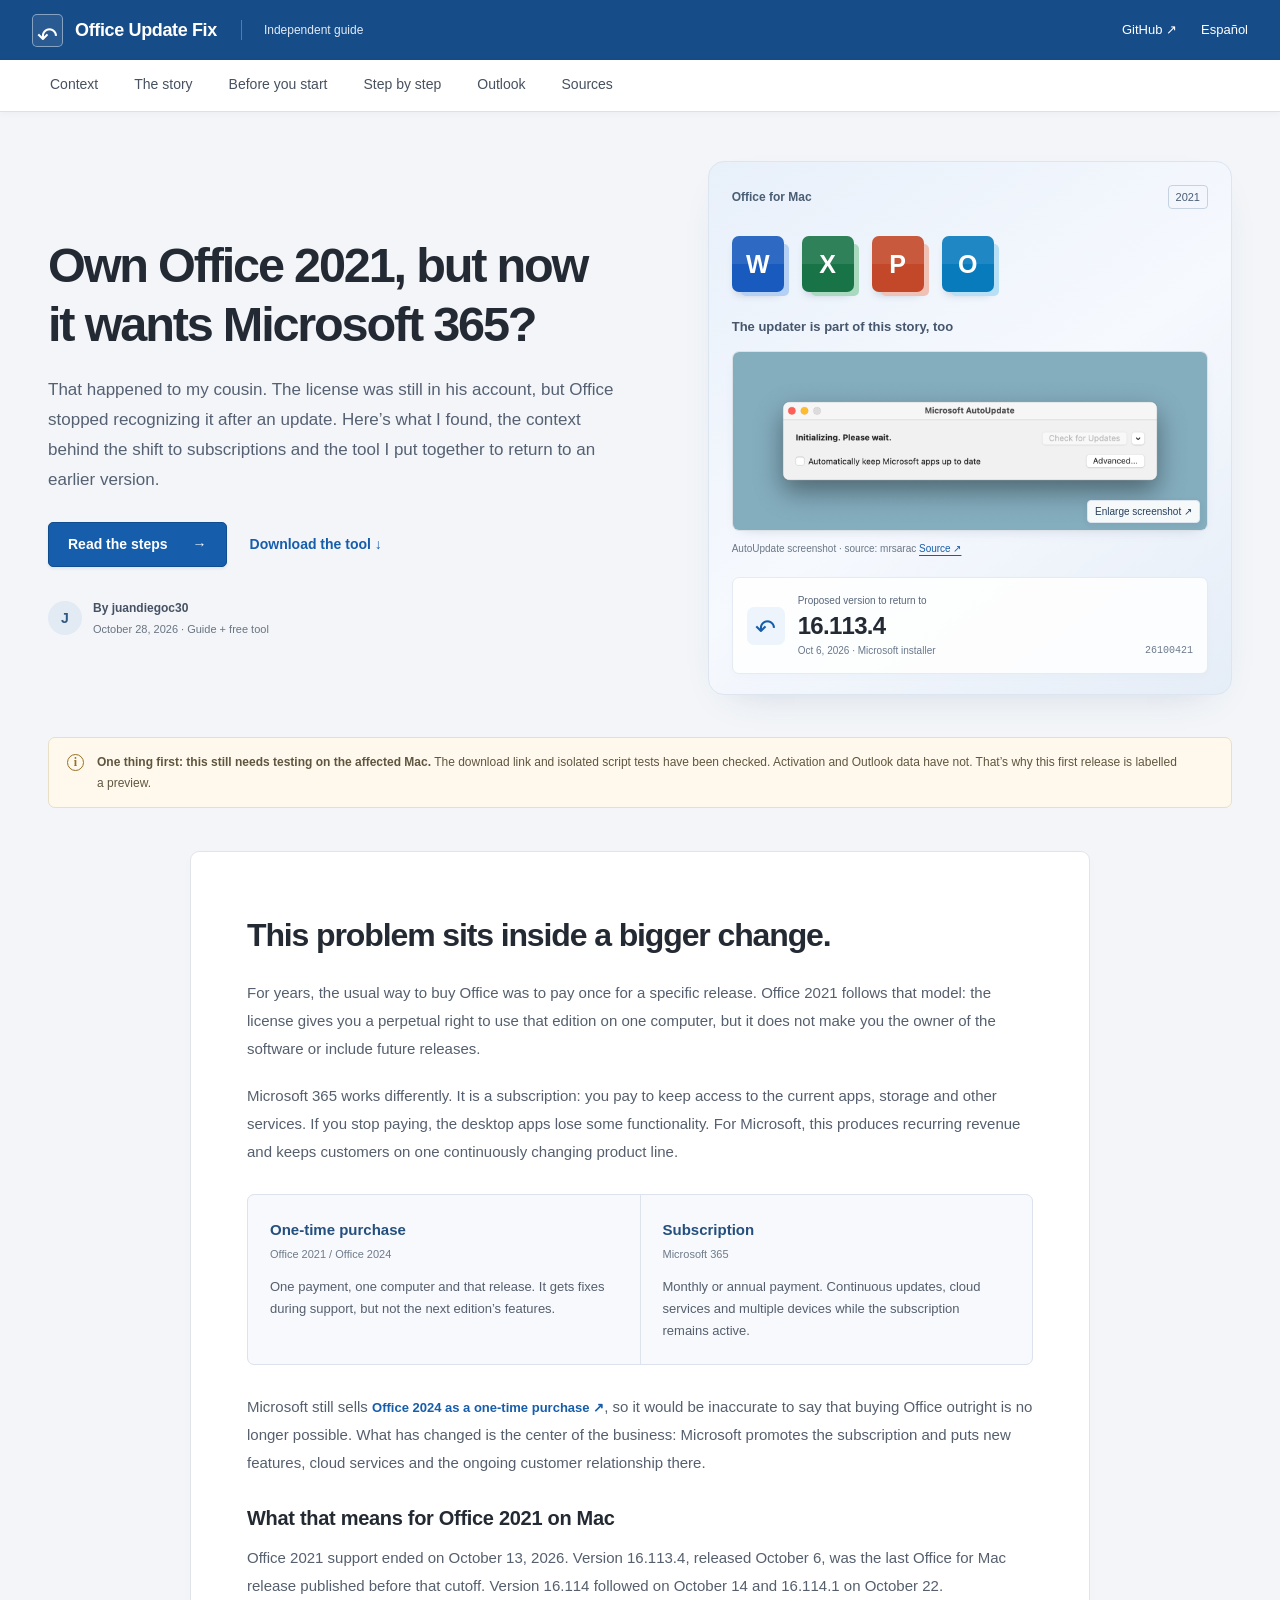
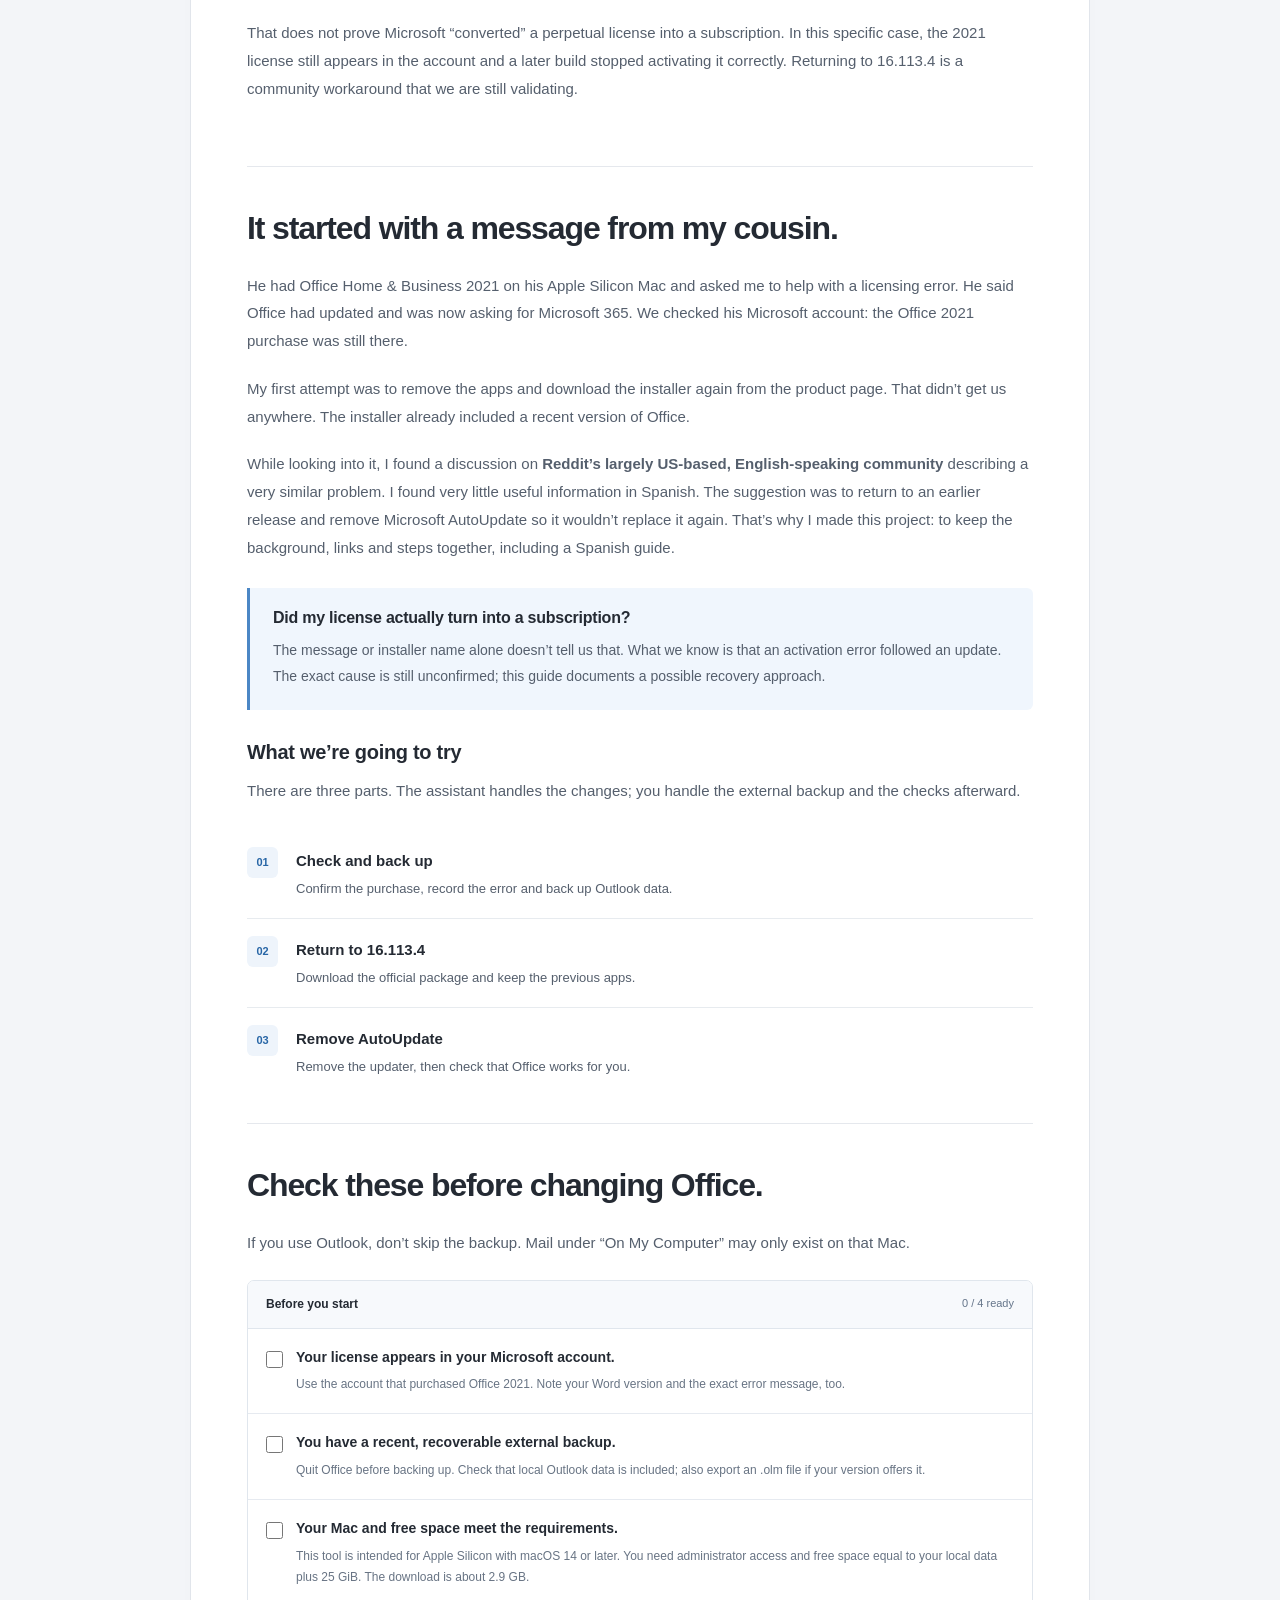
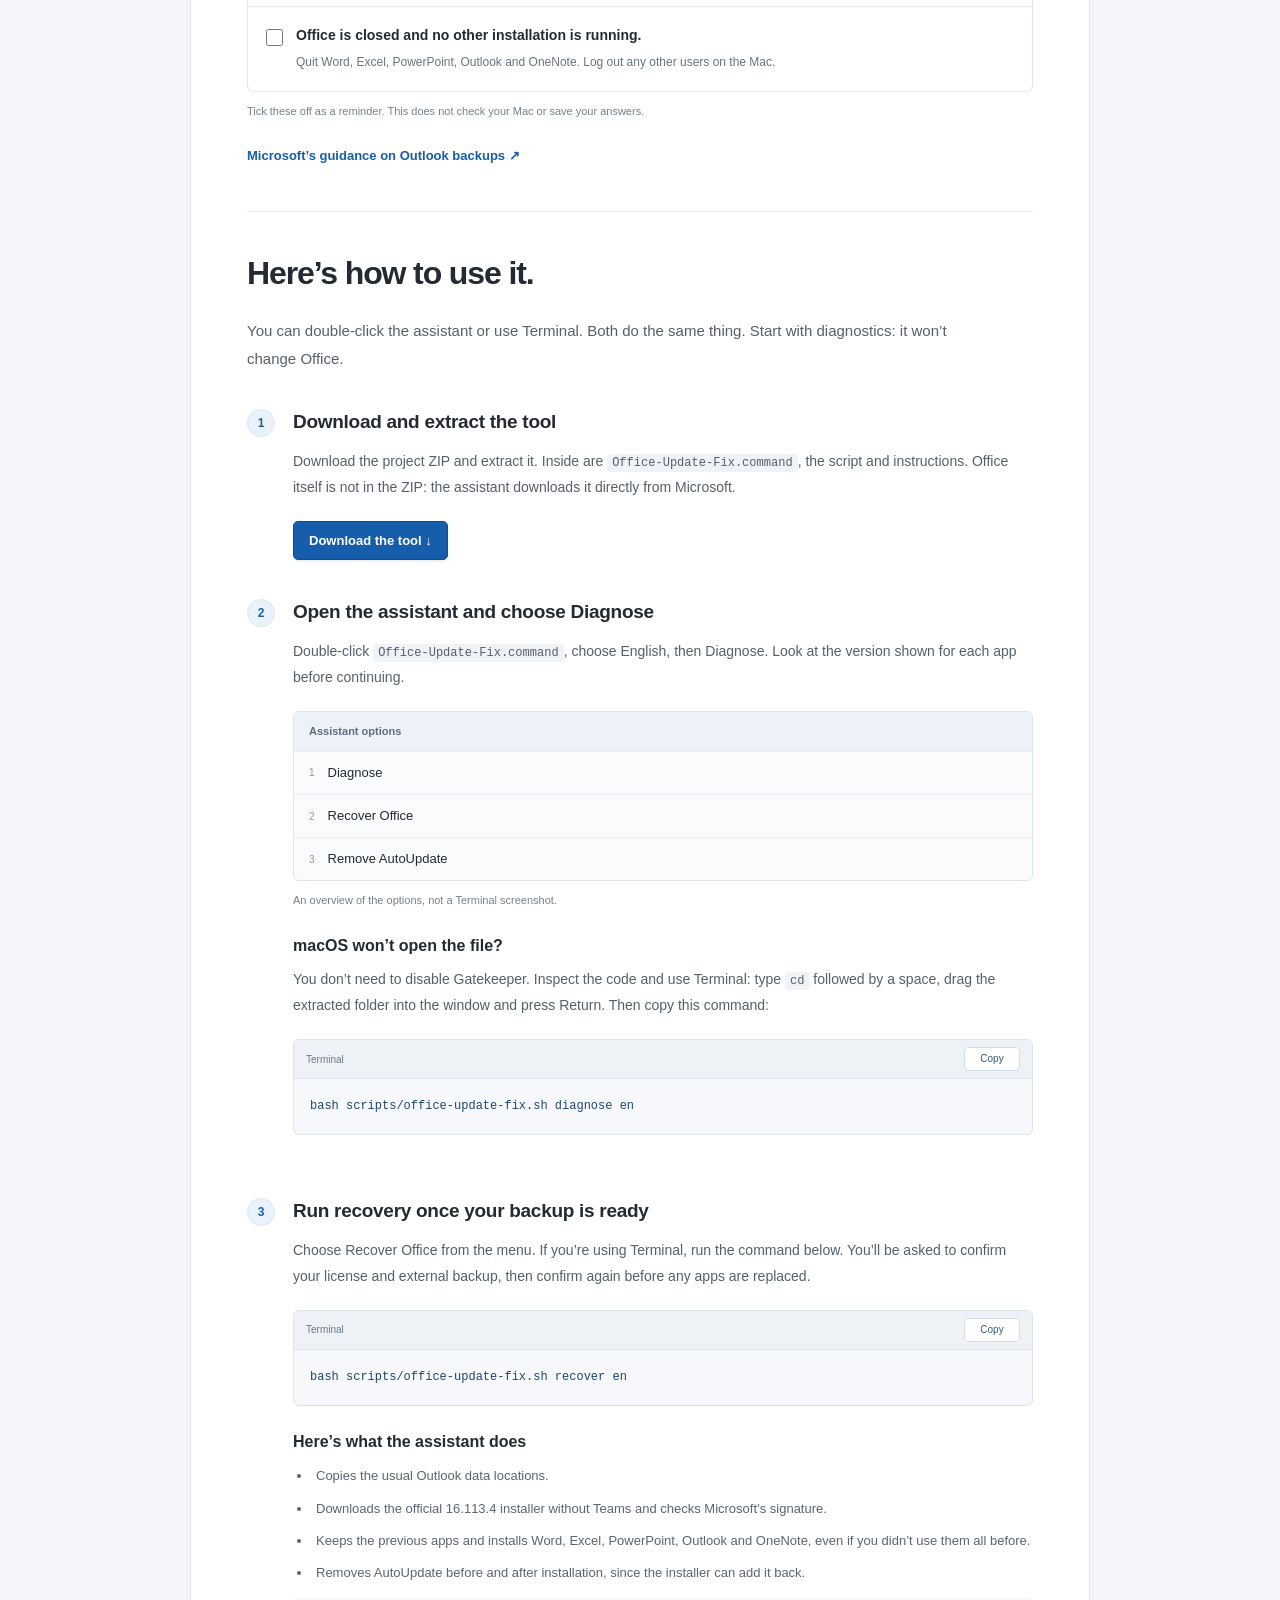
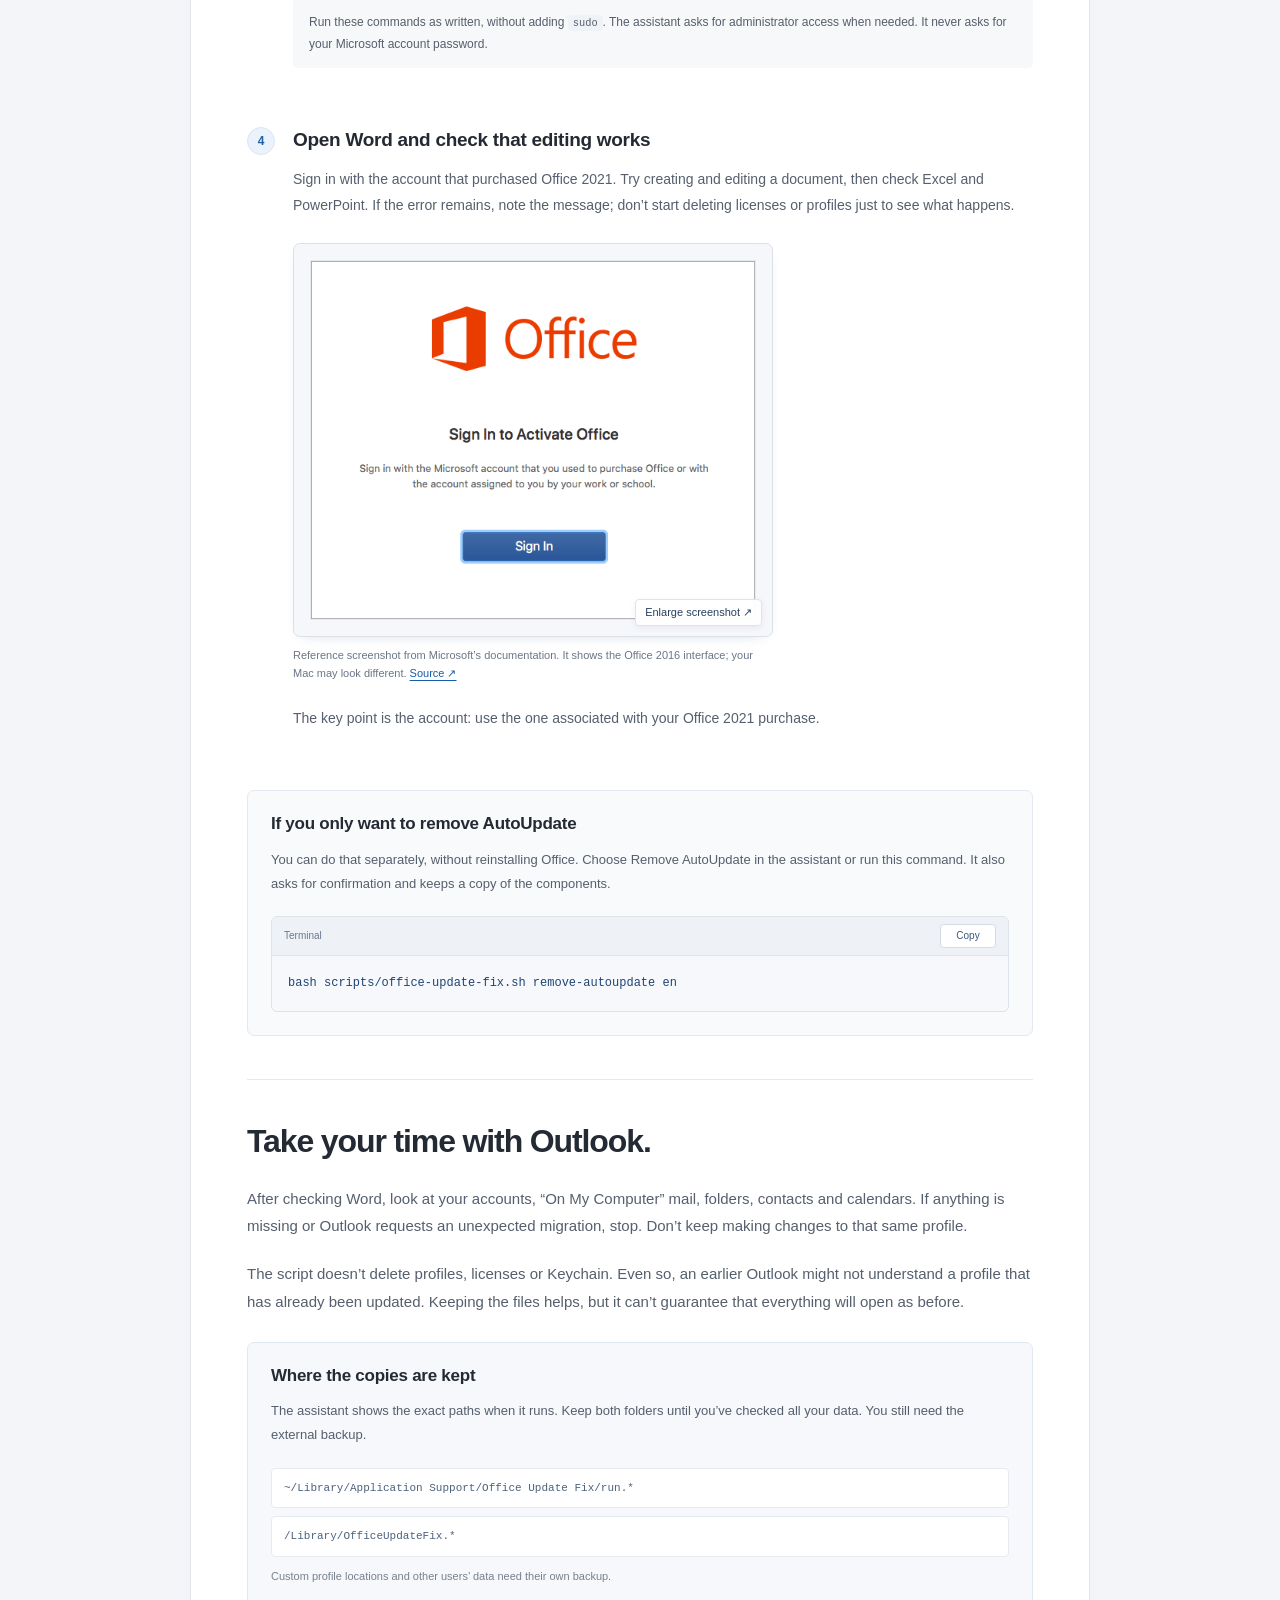
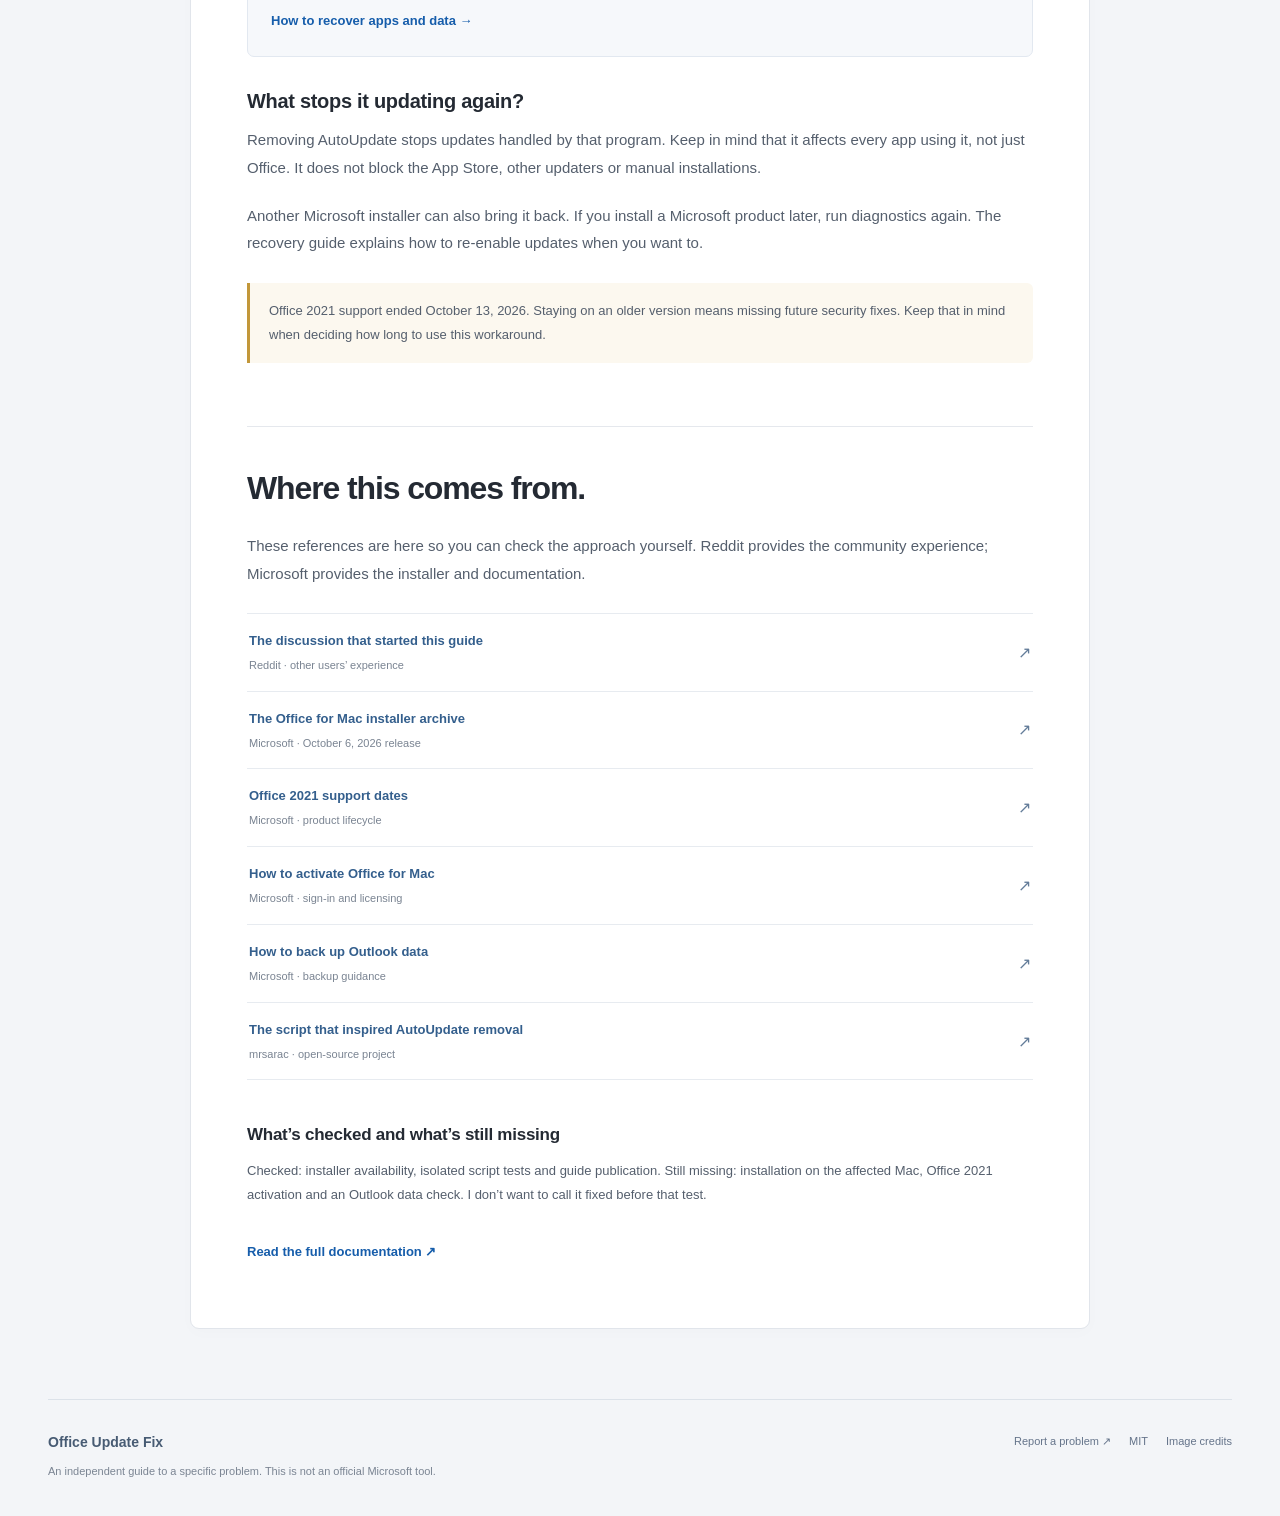
==== commit 121d24c5: "Refine guide navigation and licensing context" ====
--- a/docs/en/index.html
+++ b/docs/en/index.html
@@ -9,14 +9,15 @@
 <body>
 <a class="skip" href="#main">Skip to content</a>
 <header class="topbar"><div class="topbar-inner"><a class="brand" href="../"><span class="brand-symbol" aria-hidden="true">↶</span><span>Office Update Fix</span></a><span class="independent">Independent guide</span><nav aria-label="Language / Idioma"><a href="https://github.com/juandiegoc30/office-update-fix">GitHub ↗</a><a href="../" lang="es">Español</a></nav></div></header>
-<nav class="ribbon" aria-label="On this page"><div><a href="#case" data-nav>The story</a><a href="#prepare" data-nav>Before you start</a><a href="#steps" data-nav>Step by step</a><a href="#outlook" data-nav>Outlook</a><a href="#sources" data-nav>Sources</a></div></nav>
+<nav class="ribbon" aria-label="On this page"><div><a href="#context" data-nav>Context</a><a href="#case" data-nav>The story</a><a href="#prepare" data-nav>Before you start</a><a href="#steps" data-nav>Step by step</a><a href="#outlook" data-nav>Outlook</a><a href="#sources" data-nav>Sources</a></div></nav>
 <main id="main">
-<section class="hero wrap"><div class="hero-copy"><p class="breadcrumb">Mac guides <span>/</span> Office 2021</p><div class="product-label">Office Home & Business 2021</div><h1>Own Office 2021, but now it wants Microsoft 365?</h1><p class="intro">That happened to my cousin. The license was still in his account, but Office stopped recognizing it after an update. Here’s what I found and the tool I put together to help return to an earlier version.</p><div class="actions"><a class="button" href="#steps">Read the steps <span aria-hidden="true">→</span></a><a class="download-link" href="https://github.com/juandiegoc30/office-update-fix/releases/latest/download/office-update-fix.zip">Download the tool ↓</a></div><div class="byline"><span class="avatar" aria-hidden="true">J</span><div><strong>By juandiegoc30</strong><span><time datetime="2026-10-26">October 26, 2026</time> · Guide + free tool</span></div></div></div>
+<section class="hero wrap"><div class="hero-copy"><h1>Own Office 2021, but now it wants Microsoft 365?</h1><p class="intro">That happened to my cousin. The license was still in his account, but Office stopped recognizing it after an update. Here’s what I found, the context behind the shift to subscriptions and the tool I put together to return to an earlier version.</p><div class="actions"><a class="button" href="#steps">Read the steps <span aria-hidden="true">→</span></a><a class="download-link" href="https://github.com/juandiegoc30/office-update-fix/releases/latest/download/office-update-fix.zip">Download the tool ↓</a></div><div class="byline"><span class="avatar" aria-hidden="true">J</span><div><strong>By juandiegoc30</strong><span><time datetime="2026-10-28">October 28, 2026</time> · Guide + free tool</span></div></div></div>
 <div class="hero-visual"><div class="visual-header"><strong>Office for Mac</strong><span>2021</span></div><div class="app-row"><span class="app-chip word" title="Word" aria-label="Word"><span aria-hidden="true">W</span></span><span class="app-chip excel" title="Excel" aria-label="Excel"><span aria-hidden="true">X</span></span><span class="app-chip powerpoint" title="PowerPoint" aria-label="PowerPoint"><span aria-hidden="true">P</span></span><span class="app-chip outlook" title="Outlook" aria-label="Outlook"><span aria-hidden="true">O</span></span></div><p class="visual-label">The updater is part of this story, too</p><figure class="screenshot mau-shot"><a class="zoom-image" href="../assets/autoupdate.png" data-zoom aria-label="Enlarge screenshot"><img src="../assets/autoupdate.png" alt="Microsoft AutoUpdate window with the option to keep Microsoft apps up to date." loading="lazy" width="1506" height="566"><span class="zoom-label">Enlarge screenshot ↗</span></a><figcaption>AutoUpdate screenshot · source: mrsarac <a href="https://github.com/mrsarac/microsoft-update-remover">Source ↗</a></figcaption></figure><div class="version-card"><span class="version-icon" aria-hidden="true">↶</span><div><small>Proposed version to return to</small><strong>16.113.4</strong><span>Oct 6, 2026 · Microsoft installer</span></div><span class="version-build">26100421</span></div></div></section>
 <div class="wrap"><div class="preview-note"><span class="info-icon" aria-hidden="true">i</span><p><strong>One thing first: this still needs testing on the affected Mac.</strong> The download link and isolated script tests have been checked. Activation and Outlook data have not. That’s why this first release is labelled a preview.</p></div></div>
-<div class="guide-layout wrap"><aside class="toc"><p>On this page</p><nav aria-label="On this page"><a href="#case" data-nav><span>01</span>The story</a><a href="#prepare" data-nav><span>02</span>Before you start</a><a href="#steps" data-nav><span>03</span>Step by step</a><a href="#outlook" data-nav><span>04</span>Outlook</a><a href="#sources" data-nav><span>05</span>Sources</a></nav><a class="sidebar-download" href="https://github.com/juandiegoc30/office-update-fix/releases/latest/download/office-update-fix.zip"><span aria-hidden="true">↓</span><span><strong>Download v0.1.0</strong><small>ZIP · Terminal or double-click</small></span></a><a class="code-link" href="https://github.com/juandiegoc30/office-update-fix">View the code on GitHub ↗</a></aside>
+<div class="guide-layout wrap">
 <article class="document">
-<section id="case" class="guide-section"><div class="section-label">01 <span>The story</span></div><h2>It started with a message from my cousin.</h2><p>He had Office Home & Business 2021 on his Apple Silicon Mac and asked me to help with a licensing error. He said Office had updated and was now asking for Microsoft 365. We checked his Microsoft account: the Office 2021 purchase was still there.</p><p>My first attempt was to remove the apps and download the installer again from the product page. That didn’t get us anywhere. The installer already included a recent version of Office.</p><p>While looking into it, I found a Reddit discussion describing a very similar problem. The suggestion was to return to an earlier release and remove Microsoft AutoUpdate so it wouldn’t replace it again. That’s why I made this project: to keep the background, links and steps in one place.</p><div class="explanation"><h3>Did my license actually turn into a subscription?</h3><p>The message or installer name alone doesn’t tell us that. What we know is that an activation error followed an update. The exact cause is still unconfirmed; this guide documents a possible recovery approach.</p></div><h3>What we’re going to try</h3><p>There are three parts. The assistant handles the changes; you handle the external backup and the checks afterward.</p><ol class="plan"><li><span class="plan-number">01</span><div><strong>Check and back up</strong><p>Confirm the purchase, record the error and back up Outlook data.</p></div></li><li><span class="plan-number">02</span><div><strong>Return to 16.113.4</strong><p>Download the official package and keep the previous apps.</p></div></li><li><span class="plan-number">03</span><div><strong>Remove AutoUpdate</strong><p>Remove the updater, then check that Office works for you.</p></div></li></ol></section>
+<section id="context" class="guide-section"><h2>This problem sits inside a bigger change.</h2><p>For years, the usual way to buy Office was to pay once for a specific release. Office 2021 follows that model: the license gives you a perpetual right to use that edition on one computer, but it does not make you the owner of the software or include future releases.</p><p>Microsoft 365 works differently. It is a subscription: you pay to keep access to the current apps, storage and other services. If you stop paying, the desktop apps lose some functionality. For Microsoft, this produces recurring revenue and keeps customers on one continuously changing product line.</p><div class="licensing-compare"><div><strong>One-time purchase</strong><span>Office 2021 / Office 2024</span><p>One payment, one computer and that release. It gets fixes during support, but not the next edition’s features.</p></div><div><strong>Subscription</strong><span>Microsoft 365</span><p>Monthly or annual payment. Continuous updates, cloud services and multiple devices while the subscription remains active.</p></div></div><p>Microsoft still sells <a class="text-link" href="https://support.microsoft.com/en-us/accounts-billing/subscriptions/try-or-buy-microsoft-365">Office 2024 as a one-time purchase ↗</a>, so it would be inaccurate to say that buying Office outright is no longer possible. What has changed is the center of the business: Microsoft promotes the subscription and puts new features, cloud services and the ongoing customer relationship there.</p><h3>What that means for Office 2021 on Mac</h3><p>Office 2021 support ended on October 13, 2026. Version 16.113.4, released October 6, was the last Office for Mac release published before that cutoff. Version 16.114 followed on October 14 and 16.114.1 on October 22.</p><p>That does not prove Microsoft “converted” a perpetual license into a subscription. In this specific case, the 2021 license still appears in the account and a later build stopped activating it correctly. Returning to 16.113.4 is a community workaround that we are still validating.</p></section>
+<section id="case" class="guide-section"><h2>It started with a message from my cousin.</h2><p>He had Office Home & Business 2021 on his Apple Silicon Mac and asked me to help with a licensing error. He said Office had updated and was now asking for Microsoft 365. We checked his Microsoft account: the Office 2021 purchase was still there.</p><p>My first attempt was to remove the apps and download the installer again from the product page. That didn’t get us anywhere. The installer already included a recent version of Office.</p><p>While looking into it, I found a discussion on <strong>Reddit’s largely US-based, English-speaking community</strong> describing a very similar problem. I found very little useful information in Spanish. The suggestion was to return to an earlier release and remove Microsoft AutoUpdate so it wouldn’t replace it again. That’s why I made this project: to keep the background, links and steps together, including a Spanish guide.</p><div class="explanation"><h3>Did my license actually turn into a subscription?</h3><p>The message or installer name alone doesn’t tell us that. What we know is that an activation error followed an update. The exact cause is still unconfirmed; this guide documents a possible recovery approach.</p></div><h3>What we’re going to try</h3><p>There are three parts. The assistant handles the changes; you handle the external backup and the checks afterward.</p><ol class="plan"><li><span class="plan-number">01</span><div><strong>Check and back up</strong><p>Confirm the purchase, record the error and back up Outlook data.</p></div></li><li><span class="plan-number">02</span><div><strong>Return to 16.113.4</strong><p>Download the official package and keep the previous apps.</p></div></li><li><span class="plan-number">03</span><div><strong>Remove AutoUpdate</strong><p>Remove the updater, then check that Office works for you.</p></div></li></ol></section>
 <section id="prepare" class="guide-section"><div class="section-label">02 <span>Before you start</span></div><h2>Check these before changing Office.</h2><p>If you use Outlook, don’t skip the backup. Mail under “On My Computer” may only exist on that Mac.</p><div class="checklist" data-checklist><div class="checklist-heading"><strong>Before you start</strong><output data-check-count data-word="ready" aria-live="polite">0 / 4 ready</output></div><label class="check-item"><input type="checkbox"><span><strong>Your license appears in your Microsoft account.</strong><span>Use the account that purchased Office 2021. Note your Word version and the exact error message, too.</span></span></label><label class="check-item"><input type="checkbox"><span><strong>You have a recent, recoverable external backup.</strong><span>Quit Office before backing up. Check that local Outlook data is included; also export an .olm file if your version offers it.</span></span></label><label class="check-item"><input type="checkbox"><span><strong>Your Mac and free space meet the requirements.</strong><span>This tool is intended for Apple Silicon with macOS 14 or later. You need administrator access and free space equal to your local data plus 25 GiB. The download is about 2.9 GB.</span></span></label><label class="check-item"><input type="checkbox"><span><strong>Office is closed and no other installation is running.</strong><span>Quit Word, Excel, PowerPoint, Outlook and OneNote. Log out any other users on the Mac.</span></span></label></div><p class="caption">Tick these off as a reminder. This does not check your Mac or save your answers.</p><a class="text-link" href="https://support.microsoft.com/en-us/outlook/automatically-archive-or-back-up-outlook-for-mac-items">Microsoft’s guidance on Outlook backups ↗</a></section>
 <section id="steps" class="guide-section"><div class="section-label">03 <span>Step by step</span></div><h2>Here’s how to use it.</h2><p>You can double-click the assistant or use Terminal. Both do the same thing. Start with diagnostics: it won’t change Office.</p>
 <div class="step"><span class="step-number">1</span><div><h3>Download and extract the tool</h3><p>Download the project ZIP and extract it. Inside are <code>Office-Update-Fix.command</code>, the script and instructions. Office itself is not in the ZIP: the assistant downloads it directly from Microsoft.</p><a class="button small" href="https://github.com/juandiegoc30/office-update-fix/releases/latest/download/office-update-fix.zip">Download the tool ↓</a></div></div>
@@ -29,4 +30,4 @@
 </article></div></main>
 <footer class="wrap"><div><a class="footer-brand" href="../">Office Update Fix</a><p>An independent guide to a specific problem. This is not an official Microsoft tool.</p></div><nav><a href="https://github.com/juandiegoc30/office-update-fix/issues">Report a problem ↗</a><a href="https://github.com/juandiegoc30/office-update-fix/blob/main/LICENSE">MIT</a><a href="../assets/credits.html">Image credits</a></nav></footer>
 <dialog class="image-dialog" aria-label="Enlarge screenshot"><form method="dialog"><button class="dialog-close" aria-label="Close screenshot">×</button></form><img alt=""><p></p></dialog>
-</body></html>+</body></html>
--- a/docs/style.css
+++ b/docs/style.css
@@ -489,11 +489,7 @@
   margin-top:2px;
 }
 .guide-layout {
-  display:grid;
-  grid-template-columns:208px minmax(0,1fr);
-  gap:44px;
   margin-top:43px;
-  align-items:start;
   margin-bottom:70px;
 }
 .toc {
@@ -570,6 +566,8 @@
   border-radius:9px;
   padding:47px 56px 20px;
   box-shadow:0 4px 16px #16355604;
+  max-width:900px;
+  margin-inline:auto;
   min-width:0;
 }
 .guide-section {
@@ -583,13 +581,7 @@
   margin-bottom:0;
 }
 .section-label {
-  display:flex;
-  gap:12px;
-  align-items:center;
-  font-size:11px;
-  color:var(--blue);
-  font-weight:600;
-  letter-spacing:.02em;
+  display:none;
 }
 .section-label>span {
   color:#798391;
@@ -599,6 +591,39 @@
   color:#555f6d;
   font-size:15px;
   line-height:1.85;
+}
+.licensing-compare {
+  display:grid;
+  grid-template-columns:1fr 1fr;
+  gap:1px;
+  margin:28px 0;
+  overflow:hidden;
+  border:1px solid #dce3ec;
+  border-radius:7px;
+  background:#dce3ec;
+}
+.licensing-compare>div {
+  background:#f7f9fc;
+  padding:22px;
+}
+.licensing-compare strong,
+.licensing-compare span {
+  display:block;
+}
+.licensing-compare strong {
+  color:#244f7e;
+  font-size:15px;
+  font-weight:650;
+}
+.licensing-compare span {
+  margin:3px 0 12px;
+  color:#6f7b8a;
+  font-size:11px;
+}
+.licensing-compare p {
+  margin:0;
+  font-size:13px;
+  line-height:1.7;
 }
 .explanation {
   background:#f0f6fd;
@@ -1093,10 +1118,6 @@
   .version-build {
     display:none;
   }
-  .guide-layout {
-    grid-template-columns:166px minmax(0,1fr);
-    gap:24px;
-  }
   .document {
     padding:35px 32px 15px;
   }
@@ -1174,8 +1195,6 @@
     font-size:22px;
   }
   .guide-layout {
-    grid-template-columns:1fr;
-    gap:20px;
     margin-top:27px;
   }
   .toc {
@@ -1325,6 +1344,9 @@
     padding:28px 20px 5px;
     border-radius:7px;
   }
+  .licensing-compare {
+    grid-template-columns:1fr;
+  }
   .guide-section {
     padding-bottom:30px;
     margin-bottom:31px;
